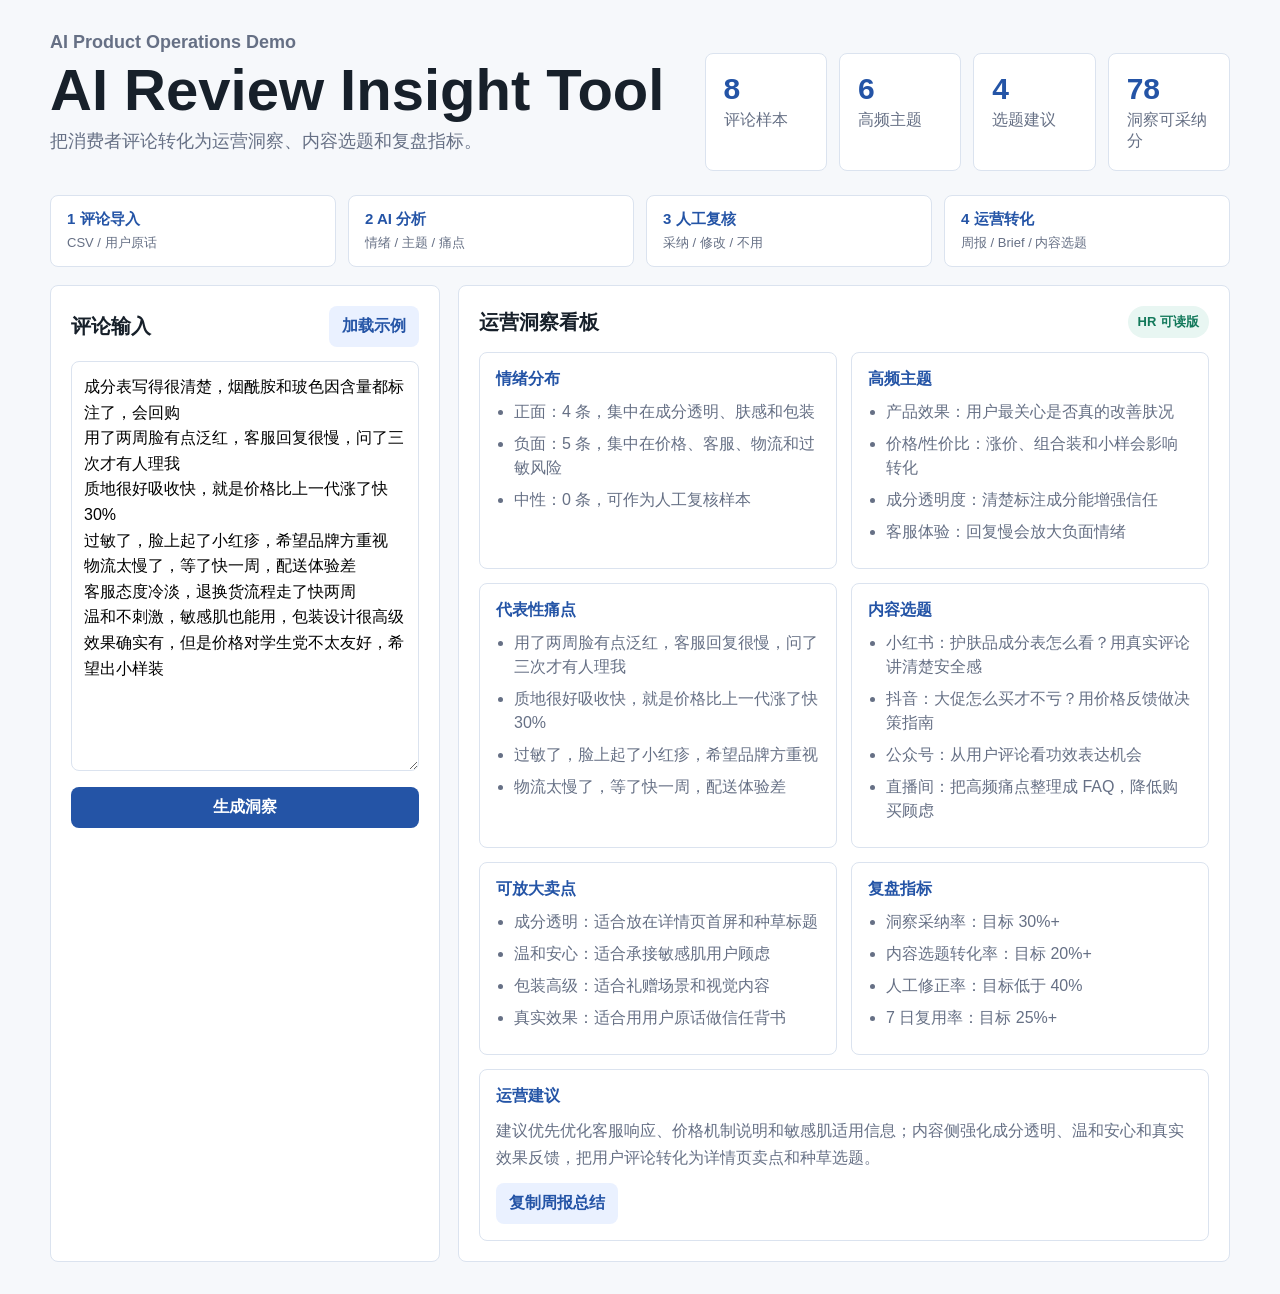
==== demo/index.html @ ac96d858 "Enhance portfolio demo and product ops docs" ====
<!doctype html>
<html lang="zh-CN">
  <head>
    <meta charset="UTF-8" />
    <meta name="viewport" content="width=device-width, initial-scale=1.0" />
    <title>AI Review Insight Tool</title>
    <link rel="stylesheet" href="style.css" />
  </head>
  <body>
    <main class="page">
      <section class="hero">
        <div>
          <p class="eyebrow">AI Product Operations Demo</p>
          <h1>AI Review Insight Tool</h1>
          <p>把消费者评论转化为运营洞察、内容选题和复盘指标。</p>
        </div>
        <div class="metrics">
          <div><strong id="reviewCount">25</strong><span>评论样本</span></div>
          <div><strong id="painCount">6</strong><span>高频主题</span></div>
          <div><strong id="topicCount">4</strong><span>选题建议</span></div>
          <div><strong id="adoptionScore">82</strong><span>洞察可采纳分</span></div>
        </div>
      </section>

      <section class="workflow">
        <div><strong>1 评论导入</strong><span>CSV / 用户原话</span></div>
        <div><strong>2 AI 分析</strong><span>情绪 / 主题 / 痛点</span></div>
        <div><strong>3 人工复核</strong><span>采纳 / 修改 / 不用</span></div>
        <div><strong>4 运营转化</strong><span>周报 / Brief / 内容选题</span></div>
      </section>

      <section class="workspace">
        <aside class="panel">
          <div class="panel-title">
            <h2>评论输入</h2>
            <button id="loadSample">加载示例</button>
          </div>
          <textarea id="reviewInput" rows="15"></textarea>
          <button class="primary" id="analyzeButton">生成洞察</button>
        </aside>

        <section class="panel">
          <div class="panel-title">
            <h2>运营洞察看板</h2>
            <span class="badge">HR 可读版</span>
          </div>
          <div class="grid">
            <article>
              <h3>情绪分布</h3>
              <ul id="sentimentList"></ul>
            </article>
            <article>
              <h3>高频主题</h3>
              <ul id="themeList"></ul>
            </article>
            <article>
              <h3>代表性痛点</h3>
              <ul id="painList"></ul>
            </article>
            <article>
              <h3>内容选题</h3>
              <ul id="contentList"></ul>
            </article>
            <article>
              <h3>可放大卖点</h3>
              <ul id="sellingList"></ul>
            </article>
            <article>
              <h3>复盘指标</h3>
              <ul id="metricList"></ul>
            </article>
          </div>
          <section class="advice">
            <h3>运营建议</h3>
            <p id="adviceText"></p>
            <button id="copySummary" type="button">复制周报总结</button>
          </section>
        </section>
      </section>
    </main>
    <script src="app.js"></script>
  </body>
</html>
---- demo/style.css ----
:root {
  --bg: #f6f8fb;
  --surface: #fff;
  --line: #dbe3ef;
  --text: #17202a;
  --muted: #667085;
  --blue: #2454a6;
  --soft: #eaf1ff;
  --green: #13795b;
}

* {
  box-sizing: border-box;
}

body {
  margin: 0;
  font-family: -apple-system, BlinkMacSystemFont, "PingFang SC", "Microsoft YaHei", sans-serif;
  color: var(--text);
  background: var(--bg);
}

button,
textarea {
  font: inherit;
}

.page {
  width: min(1180px, calc(100% - 32px));
  margin: 0 auto;
  padding: 32px 0;
}

.hero {
  display: grid;
  grid-template-columns: 1.2fr 1fr;
  gap: 24px;
  align-items: end;
  padding-bottom: 24px;
}

.eyebrow {
  margin: 0 0 8px;
  color: var(--blue);
  font-size: 13px;
  font-weight: 800;
}

h1,
h2,
h3,
p {
  margin-top: 0;
}

h1 {
  margin-bottom: 10px;
  font-size: clamp(34px, 5vw, 58px);
  line-height: 1;
}

.hero p {
  color: var(--muted);
  font-size: 18px;
}

.metrics {
  display: grid;
  grid-template-columns: repeat(4, 1fr);
  gap: 12px;
}

.metrics div,
.panel,
.grid article,
.advice,
.workflow div {
  border: 1px solid var(--line);
  border-radius: 8px;
  background: var(--surface);
}

.metrics div {
  padding: 18px;
}

.metrics strong {
  display: block;
  margin-bottom: 4px;
  color: var(--blue);
  font-size: 30px;
}

.metrics span,
li,
.advice p,
.workflow span {
  color: var(--muted);
}

.workflow {
  display: grid;
  grid-template-columns: repeat(4, 1fr);
  gap: 12px;
  margin-bottom: 18px;
}

.workflow div {
  padding: 14px 16px;
}

.workflow strong,
.workflow span {
  display: block;
}

.workflow strong {
  margin-bottom: 5px;
  color: var(--blue);
  font-size: 15px;
}

.workflow span {
  font-size: 13px;
}

.workspace {
  display: grid;
  grid-template-columns: 390px minmax(0, 1fr);
  gap: 18px;
}

.panel {
  padding: 20px;
}

.panel-title {
  display: flex;
  align-items: center;
  justify-content: space-between;
  gap: 12px;
  margin-bottom: 14px;
}

.panel-title h2 {
  margin-bottom: 0;
  font-size: 20px;
}

button {
  border: 0;
  border-radius: 8px;
  padding: 10px 13px;
  color: var(--blue);
  background: var(--soft);
  cursor: pointer;
  font-weight: 800;
}

.primary {
  width: 100%;
  margin-top: 12px;
  color: #fff;
  background: var(--blue);
}

textarea {
  width: 100%;
  min-height: 360px;
  border: 1px solid var(--line);
  border-radius: 8px;
  padding: 12px;
  resize: vertical;
  line-height: 1.6;
}

.badge {
  border-radius: 999px;
  padding: 7px 10px;
  color: var(--green);
  background: #e8f6f2;
  font-size: 13px;
  font-weight: 800;
}

.grid {
  display: grid;
  grid-template-columns: repeat(2, minmax(0, 1fr));
  gap: 14px;
}

.grid article,
.advice {
  padding: 16px;
}

h3 {
  margin-bottom: 10px;
  color: var(--blue);
  font-size: 16px;
}

ul {
  margin: 0;
  padding-left: 18px;
}

li {
  margin-bottom: 8px;
  line-height: 1.5;
}

.advice {
  margin-top: 14px;
}

.advice p {
  margin-bottom: 0;
  line-height: 1.7;
}

.advice button {
  margin-top: 12px;
}

@media (max-width: 880px) {
  .hero,
  .workspace,
  .metrics,
  .grid,
  .workflow {
    grid-template-columns: 1fr;
  }
}
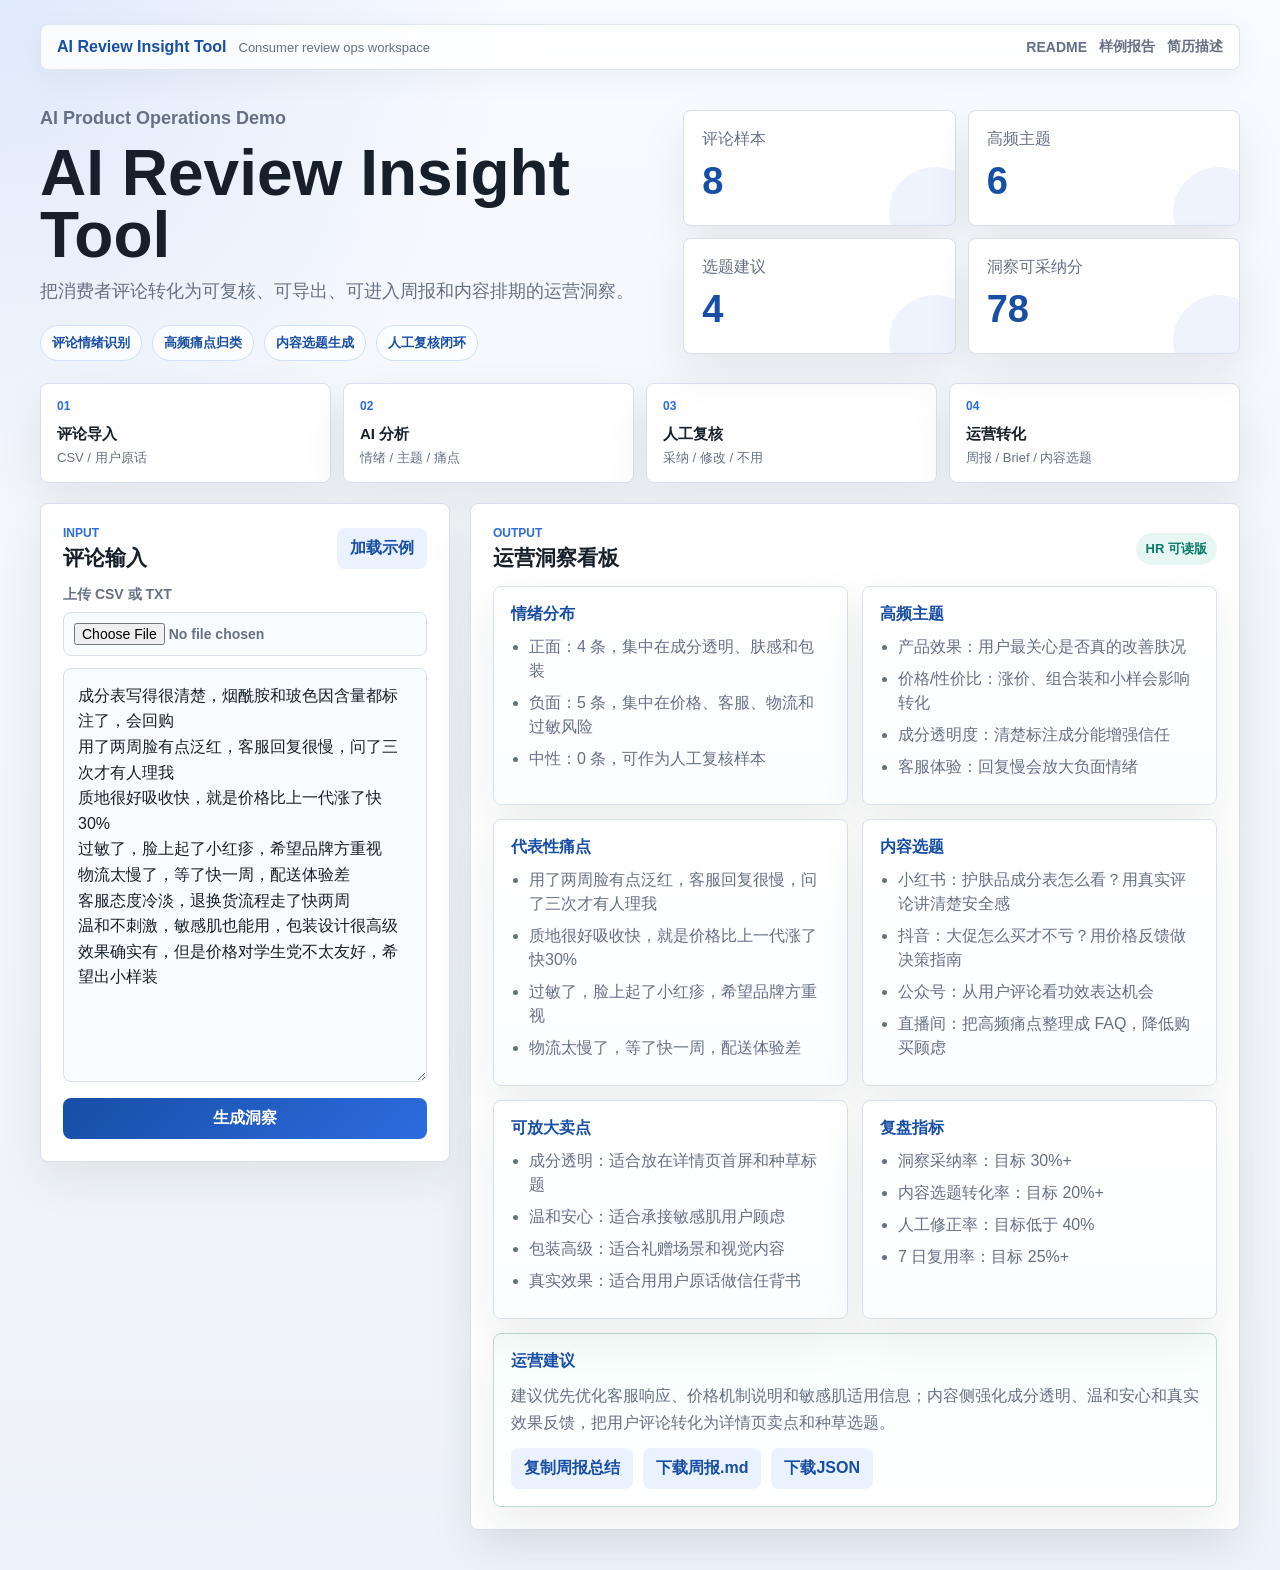
==== commit 3db5891a: "Polish demo page visual design" ====
--- a/demo/index.html
+++ b/demo/index.html
@@ -8,40 +8,68 @@
   </head>
   <body>
     <main class="page">
+      <header class="topbar">
+        <div>
+          <strong>AI Review Insight Tool</strong>
+          <span>Consumer review ops workspace</span>
+        </div>
+        <nav aria-label="Project links">
+          <a href="https://github.com/mluo87716-png/ai-review-insight-tool">README</a>
+          <a href="https://github.com/mluo87716-png/ai-review-insight-tool/blob/main/output/insight_report.md">样例报告</a>
+          <a href="https://github.com/mluo87716-png/ai-review-insight-tool/blob/main/docs/resume-summary.md">简历描述</a>
+        </nav>
+      </header>
+
       <section class="hero">
         <div>
           <p class="eyebrow">AI Product Operations Demo</p>
           <h1>AI Review Insight Tool</h1>
-          <p>把消费者评论转化为运营洞察、内容选题和复盘指标。</p>
+          <p>把消费者评论转化为可复核、可导出、可进入周报和内容排期的运营洞察。</p>
+          <div class="hero-tags" aria-label="Core capabilities">
+            <span>评论情绪识别</span>
+            <span>高频痛点归类</span>
+            <span>内容选题生成</span>
+            <span>人工复核闭环</span>
+          </div>
         </div>
         <div class="metrics">
-          <div><strong id="reviewCount">25</strong><span>评论样本</span></div>
-          <div><strong id="painCount">6</strong><span>高频主题</span></div>
-          <div><strong id="topicCount">4</strong><span>选题建议</span></div>
-          <div><strong id="adoptionScore">82</strong><span>洞察可采纳分</span></div>
+          <div><span>评论样本</span><strong id="reviewCount">25</strong></div>
+          <div><span>高频主题</span><strong id="painCount">6</strong></div>
+          <div><span>选题建议</span><strong id="topicCount">4</strong></div>
+          <div><span>洞察可采纳分</span><strong id="adoptionScore">82</strong></div>
         </div>
       </section>
 
       <section class="workflow">
-        <div><strong>1 评论导入</strong><span>CSV / 用户原话</span></div>
-        <div><strong>2 AI 分析</strong><span>情绪 / 主题 / 痛点</span></div>
-        <div><strong>3 人工复核</strong><span>采纳 / 修改 / 不用</span></div>
-        <div><strong>4 运营转化</strong><span>周报 / Brief / 内容选题</span></div>
+        <div><span>01</span><strong>评论导入</strong><small>CSV / 用户原话</small></div>
+        <div><span>02</span><strong>AI 分析</strong><small>情绪 / 主题 / 痛点</small></div>
+        <div><span>03</span><strong>人工复核</strong><small>采纳 / 修改 / 不用</small></div>
+        <div><span>04</span><strong>运营转化</strong><small>周报 / Brief / 内容选题</small></div>
       </section>
 
       <section class="workspace">
         <aside class="panel">
           <div class="panel-title">
-            <h2>评论输入</h2>
-            <button id="loadSample">加载示例</button>
+            <div>
+              <p class="section-kicker">Input</p>
+              <h2>评论输入</h2>
+            </div>
+            <button id="loadSample" type="button">加载示例</button>
           </div>
+          <label class="file-control">
+            上传 CSV 或 TXT
+            <input id="fileInput" type="file" accept=".csv,.txt" />
+          </label>
           <textarea id="reviewInput" rows="15"></textarea>
-          <button class="primary" id="analyzeButton">生成洞察</button>
+          <button class="primary" id="analyzeButton" type="button">生成洞察</button>
         </aside>
 
         <section class="panel">
           <div class="panel-title">
-            <h2>运营洞察看板</h2>
+            <div>
+              <p class="section-kicker">Output</p>
+              <h2>运营洞察看板</h2>
+            </div>
             <span class="badge">HR 可读版</span>
           </div>
           <div class="grid">
@@ -73,7 +101,11 @@
           <section class="advice">
             <h3>运营建议</h3>
             <p id="adviceText"></p>
-            <button id="copySummary" type="button">复制周报总结</button>
+            <div class="actions">
+              <button id="copySummary" type="button">复制周报总结</button>
+              <button id="downloadReport" type="button">下载周报.md</button>
+              <button id="downloadJson" type="button">下载JSON</button>
+            </div>
           </section>
         </section>
       </section>
--- a/demo/style.css
+++ b/demo/style.css
@@ -1,12 +1,16 @@
 :root {
-  --bg: #f6f8fb;
-  --surface: #fff;
-  --line: #dbe3ef;
+  --bg: #f3f6fb;
+  --surface: #ffffff;
+  --surface-soft: #f8fbff;
+  --line: #d7e0ec;
   --text: #17202a;
   --muted: #667085;
-  --blue: #2454a6;
-  --soft: #eaf1ff;
-  --green: #13795b;
+  --blue: #174ea6;
+  --blue-2: #2d6cdf;
+  --soft: #eaf2ff;
+  --green: #087c6b;
+  --green-soft: #e7f6f2;
+  --shadow: 0 18px 45px rgba(23, 32, 42, 0.08);
 }
 
 * {
@@ -17,26 +21,70 @@
   margin: 0;
   font-family: -apple-system, BlinkMacSystemFont, "PingFang SC", "Microsoft YaHei", sans-serif;
   color: var(--text);
-  background: var(--bg);
+  background:
+    radial-gradient(circle at top left, rgba(45, 108, 223, 0.12), transparent 32rem),
+    linear-gradient(180deg, #f8fbff 0%, var(--bg) 36%, #eef3f9 100%);
 }
 
 button,
-textarea {
+textarea,
+input {
   font: inherit;
 }
 
 .page {
-  width: min(1180px, calc(100% - 32px));
+  width: min(1200px, calc(100% - 32px));
   margin: 0 auto;
-  padding: 32px 0;
+  padding: 24px 0 40px;
+}
+
+.topbar {
+  display: flex;
+  align-items: center;
+  justify-content: space-between;
+  gap: 20px;
+  margin-bottom: 34px;
+  border: 1px solid rgba(215, 224, 236, 0.8);
+  border-radius: 8px;
+  padding: 13px 16px;
+  background: rgba(255, 255, 255, 0.78);
+  box-shadow: 0 8px 30px rgba(23, 32, 42, 0.05);
+  backdrop-filter: blur(14px);
+}
+
+.topbar div,
+.topbar nav {
+  display: flex;
+  align-items: center;
+  gap: 12px;
+}
+
+.topbar strong {
+  color: var(--blue);
+}
+
+.topbar span {
+  color: var(--muted);
+  font-size: 13px;
+}
+
+.topbar a {
+  color: var(--muted);
+  font-size: 14px;
+  font-weight: 700;
+  text-decoration: none;
+}
+
+.topbar a:hover {
+  color: var(--blue);
 }
 
 .hero {
   display: grid;
-  grid-template-columns: 1.2fr 1fr;
-  gap: 24px;
-  align-items: end;
-  padding-bottom: 24px;
+  grid-template-columns: minmax(0, 1.05fr) minmax(420px, 0.95fr);
+  gap: 28px;
+  align-items: center;
+  padding-bottom: 22px;
 }
 
 .eyebrow {
@@ -55,18 +103,38 @@
 
 h1 {
   margin-bottom: 10px;
-  font-size: clamp(34px, 5vw, 58px);
-  line-height: 1;
+  font-size: clamp(38px, 5vw, 64px);
+  line-height: 0.98;
+  letter-spacing: 0;
 }
 
 .hero p {
+  max-width: 680px;
   color: var(--muted);
   font-size: 18px;
+  line-height: 1.65;
+}
+
+.hero-tags {
+  display: flex;
+  flex-wrap: wrap;
+  gap: 10px;
+  margin-top: 18px;
+}
+
+.hero-tags span {
+  border: 1px solid #cfe0f8;
+  border-radius: 999px;
+  padding: 8px 11px;
+  color: var(--blue);
+  background: rgba(255, 255, 255, 0.72);
+  font-size: 13px;
+  font-weight: 800;
 }
 
 .metrics {
   display: grid;
-  grid-template-columns: repeat(4, 1fr);
+  grid-template-columns: repeat(2, minmax(0, 1fr));
   gap: 12px;
 }
 
@@ -78,60 +146,85 @@
   border: 1px solid var(--line);
   border-radius: 8px;
   background: var(--surface);
+  box-shadow: var(--shadow);
 }
 
 .metrics div {
+  position: relative;
+  overflow: hidden;
+  min-height: 116px;
   padding: 18px;
 }
 
-.metrics strong {
-  display: block;
-  margin-bottom: 4px;
-  color: var(--blue);
-  font-size: 30px;
+.metrics div::after {
+  position: absolute;
+  right: -26px;
+  bottom: -34px;
+  width: 92px;
+  height: 92px;
+  border-radius: 999px;
+  background: rgba(45, 108, 223, 0.08);
+  content: "";
 }
 
 .metrics span,
 li,
 .advice p,
-.workflow span {
-  color: var(--muted);
+.workflow small {
+  color: var(--muted);
+}
+
+.metrics strong {
+  display: block;
+  margin-top: 12px;
+  color: var(--blue);
+  font-size: 38px;
+  line-height: 1;
 }
 
 .workflow {
   display: grid;
   grid-template-columns: repeat(4, 1fr);
   gap: 12px;
-  margin-bottom: 18px;
+  margin-bottom: 20px;
 }
 
 .workflow div {
-  padding: 14px 16px;
+  padding: 15px 16px;
 }
 
 .workflow strong,
+.workflow span,
+.workflow small {
+  display: block;
+}
+
 .workflow span {
-  display: block;
+  margin-bottom: 12px;
+  color: var(--blue-2);
+  font-size: 12px;
+  font-weight: 900;
 }
 
 .workflow strong {
   margin-bottom: 5px;
-  color: var(--blue);
+  color: var(--text);
   font-size: 15px;
 }
 
-.workflow span {
+.workflow small {
   font-size: 13px;
 }
 
 .workspace {
   display: grid;
-  grid-template-columns: 390px minmax(0, 1fr);
-  gap: 18px;
+  grid-template-columns: 410px minmax(0, 1fr);
+  gap: 20px;
+  align-items: start;
 }
 
 .panel {
-  padding: 20px;
+  padding: 22px;
 }
 
 .panel-title {
@@ -144,7 +237,16 @@
 
 .panel-title h2 {
   margin-bottom: 0;
-  font-size: 20px;
+  font-size: 21px;
+}
+
+.section-kicker {
+  margin-bottom: 4px;
+  color: var(--blue-2);
+  font-size: 12px;
+  font-weight: 900;
+  letter-spacing: 0;
+  text-transform: uppercase;
 }
 
 button {
@@ -155,13 +257,37 @@
   background: var(--soft);
   cursor: pointer;
   font-weight: 800;
+  transition: transform 0.15s ease, box-shadow 0.15s ease, background 0.15s ease;
+}
+
+button:hover {
+  transform: translateY(-1px);
+  box-shadow: 0 8px 18px rgba(23, 78, 166, 0.13);
 }
 
 .primary {
   width: 100%;
   margin-top: 12px;
-  color: #fff;
-  background: var(--blue);
+  color: #ffffff;
+  background: linear-gradient(135deg, var(--blue), var(--blue-2));
+}
+
+.file-control {
+  display: grid;
+  gap: 8px;
+  margin-bottom: 12px;
+  color: var(--muted);
+  font-size: 14px;
+  font-weight: 700;
+}
+
+.file-control input {
+  width: 100%;
+  border: 1px solid var(--line);
+  border-radius: 8px;
+  padding: 10px;
+  color: var(--muted);
+  background: var(--surface-soft);
 }
 
 textarea {
@@ -169,16 +295,25 @@
   min-height: 360px;
   border: 1px solid var(--line);
   border-radius: 8px;
-  padding: 12px;
+  padding: 14px;
   resize: vertical;
+  color: var(--text);
+  background: var(--surface-soft);
   line-height: 1.6;
+  outline: none;
+}
+
+textarea:focus,
+.file-control input:focus {
+  border-color: #8fb4ef;
+  box-shadow: 0 0 0 3px rgba(45, 108, 223, 0.12);
 }
 
 .badge {
   border-radius: 999px;
   padding: 7px 10px;
   color: var(--green);
-  background: #e8f6f2;
+  background: var(--green-soft);
   font-size: 13px;
   font-weight: 800;
 }
@@ -191,7 +326,15 @@
 
 .grid article,
 .advice {
-  padding: 16px;
+  padding: 17px;
+}
+
+.grid article {
+  background: linear-gradient(180deg, #ffffff 0%, #fbfdff 100%);
+}
+
+.grid article:hover {
+  border-color: #bdd0ed;
 }
 
 h3 {
@@ -212,6 +355,8 @@
 
 .advice {
   margin-top: 14px;
+  border-color: #bddccd;
+  background: linear-gradient(180deg, #f7fffc 0%, #ffffff 100%);
 }
 
 .advice p {
@@ -219,11 +364,21 @@
   line-height: 1.7;
 }
 
-.advice button {
+.actions {
+  display: flex;
+  flex-wrap: wrap;
+  gap: 10px;
   margin-top: 12px;
 }
 
 @media (max-width: 880px) {
+  .topbar,
+  .topbar div,
+  .topbar nav {
+    align-items: flex-start;
+    flex-direction: column;
+  }
+
   .hero,
   .workspace,
   .metrics,
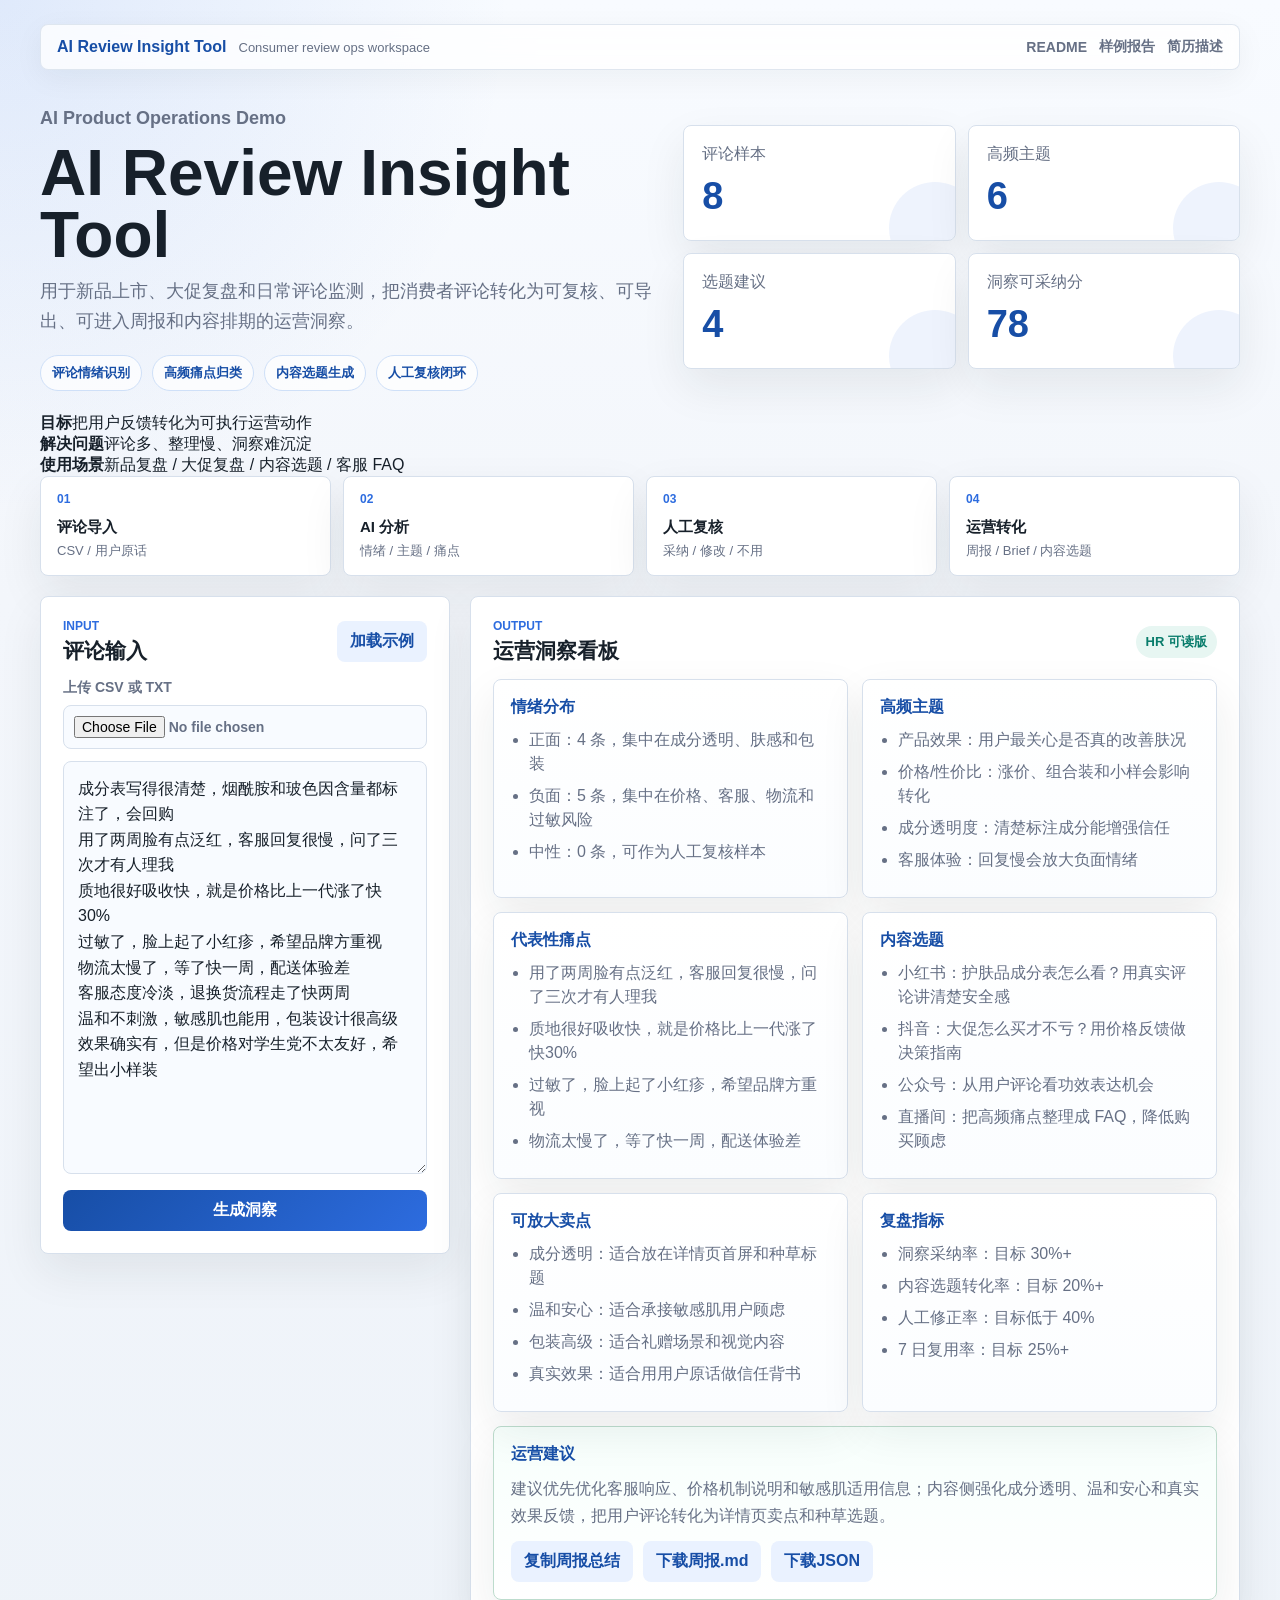
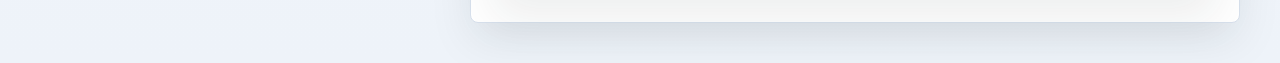
==== commit 8a5975f1: "Update GitHub links after username change" ====
--- a/demo/index.html
+++ b/demo/index.html
@@ -14,9 +14,9 @@
           <span>Consumer review ops workspace</span>
         </div>
         <nav aria-label="Project links">
-          <a href="https://github.com/mluo87716-png/ai-review-insight-tool">README</a>
-          <a href="https://github.com/mluo87716-png/ai-review-insight-tool/blob/main/output/insight_report.md">样例报告</a>
-          <a href="https://github.com/mluo87716-png/ai-review-insight-tool/blob/main/docs/resume-summary.md">简历描述</a>
+          <a href="https://github.com/Sophia7877/ai-review-insight-tool">README</a>
+          <a href="https://github.com/Sophia7877/ai-review-insight-tool/blob/main/output/insight_report.md">样例报告</a>
+          <a href="https://github.com/Sophia7877/ai-review-insight-tool/blob/main/docs/resume-summary.md">简历描述</a>
         </nav>
       </header>
 
@@ -24,7 +24,7 @@
         <div>
           <p class="eyebrow">AI Product Operations Demo</p>
           <h1>AI Review Insight Tool</h1>
-          <p>把消费者评论转化为可复核、可导出、可进入周报和内容排期的运营洞察。</p>
+          <p>用于新品上市、大促复盘和日常评论监测，把消费者评论转化为可复核、可导出、可进入周报和内容排期的运营洞察。</p>
           <div class="hero-tags" aria-label="Core capabilities">
             <span>评论情绪识别</span>
             <span>高频痛点归类</span>
@@ -38,6 +38,12 @@
           <div><span>选题建议</span><strong id="topicCount">4</strong></div>
           <div><span>洞察可采纳分</span><strong id="adoptionScore">82</strong></div>
         </div>
+      </section>
+
+      <section class="scenario-strip" aria-label="Use scenarios">
+        <div><strong>目标</strong><span>把用户反馈转化为可执行运营动作</span></div>
+        <div><strong>解决问题</strong><span>评论多、整理慢、洞察难沉淀</span></div>
+        <div><strong>使用场景</strong><span>新品复盘 / 大促复盘 / 内容选题 / 客服 FAQ</span></div>
       </section>
 
       <section class="workflow">
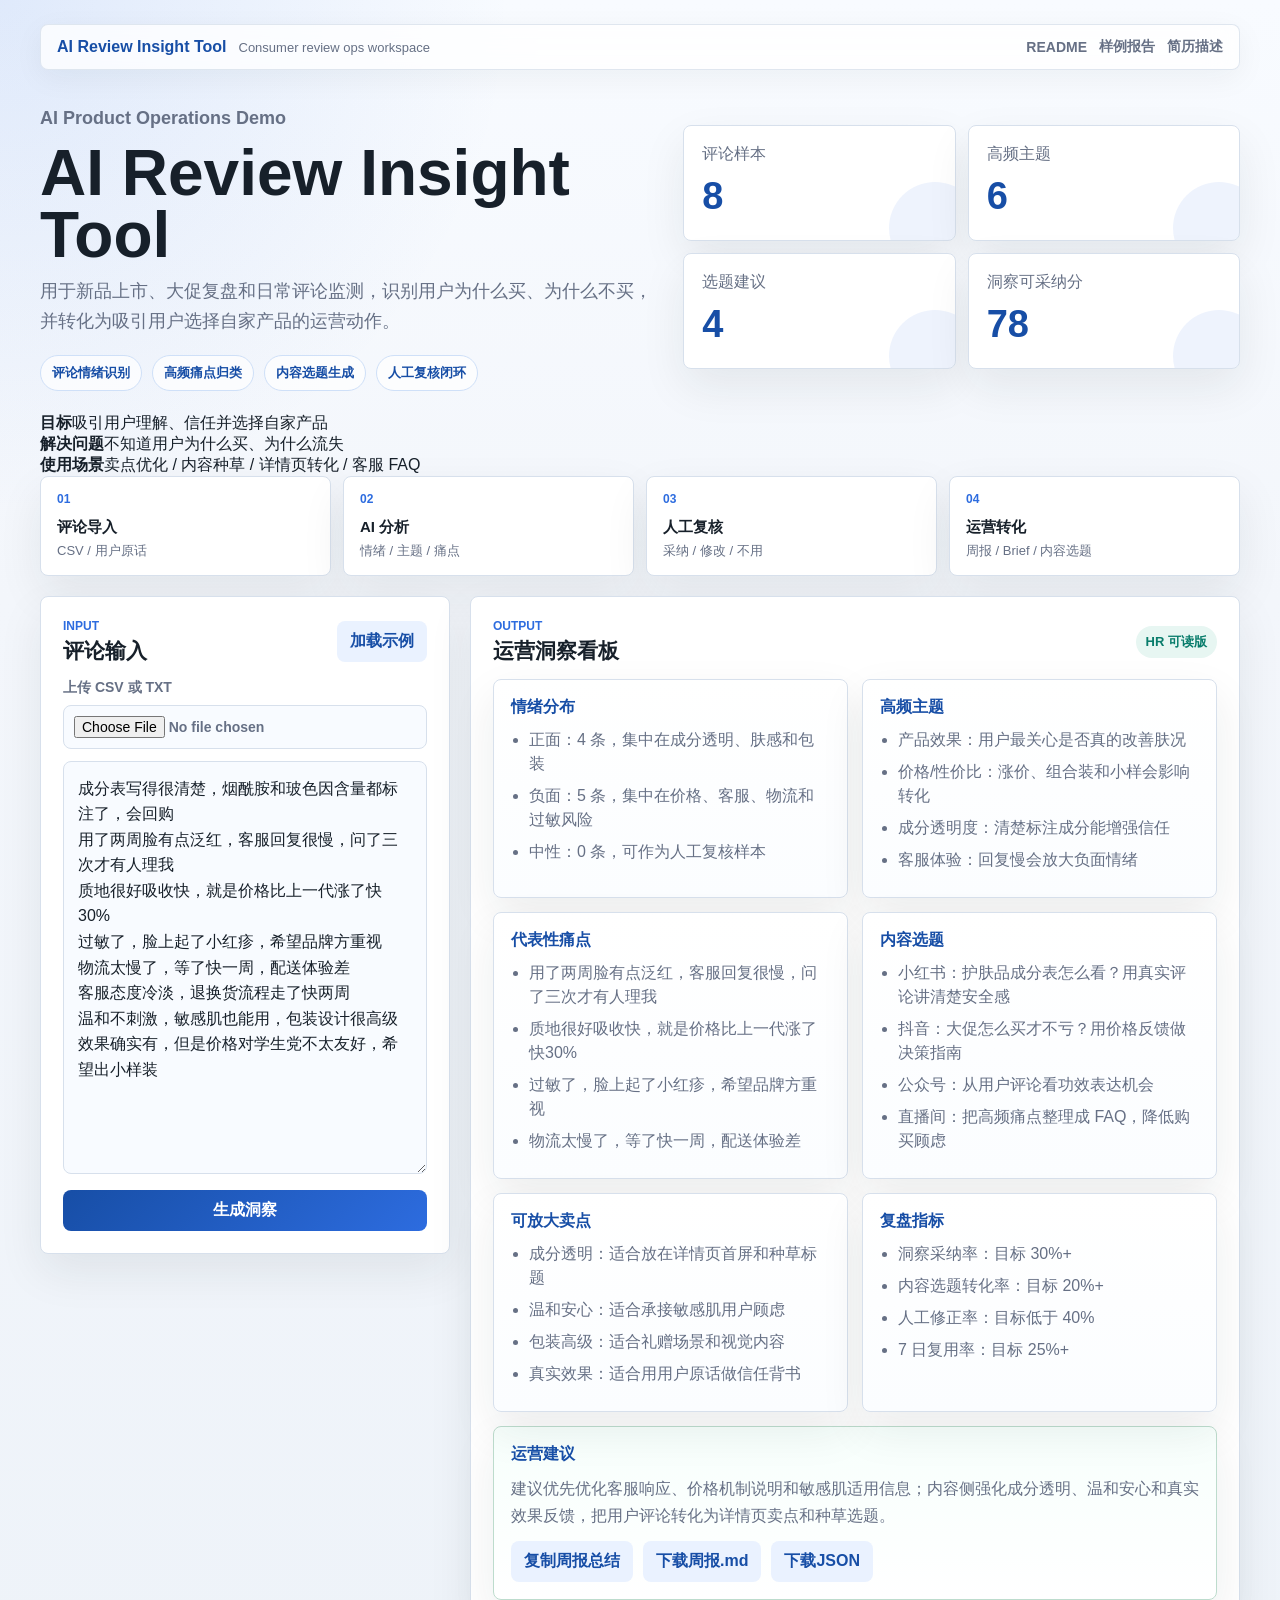
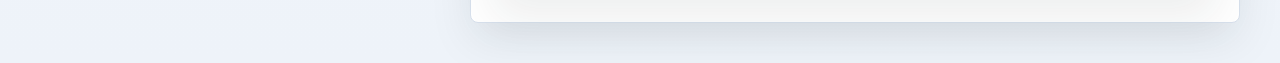
==== commit 65c57a7a: "Emphasize operations conversion value" ====
--- a/demo/index.html
+++ b/demo/index.html
@@ -24,7 +24,7 @@
         <div>
           <p class="eyebrow">AI Product Operations Demo</p>
           <h1>AI Review Insight Tool</h1>
-          <p>用于新品上市、大促复盘和日常评论监测，把消费者评论转化为可复核、可导出、可进入周报和内容排期的运营洞察。</p>
+          <p>用于新品上市、大促复盘和日常评论监测，识别用户为什么买、为什么不买，并转化为吸引用户选择自家产品的运营动作。</p>
           <div class="hero-tags" aria-label="Core capabilities">
             <span>评论情绪识别</span>
             <span>高频痛点归类</span>
@@ -41,9 +41,9 @@
       </section>
 
       <section class="scenario-strip" aria-label="Use scenarios">
-        <div><strong>目标</strong><span>把用户反馈转化为可执行运营动作</span></div>
-        <div><strong>解决问题</strong><span>评论多、整理慢、洞察难沉淀</span></div>
-        <div><strong>使用场景</strong><span>新品复盘 / 大促复盘 / 内容选题 / 客服 FAQ</span></div>
+        <div><strong>目标</strong><span>吸引用户理解、信任并选择自家产品</span></div>
+        <div><strong>解决问题</strong><span>不知道用户为什么买、为什么流失</span></div>
+        <div><strong>使用场景</strong><span>卖点优化 / 内容种草 / 详情页转化 / 客服 FAQ</span></div>
       </section>
 
       <section class="workflow">
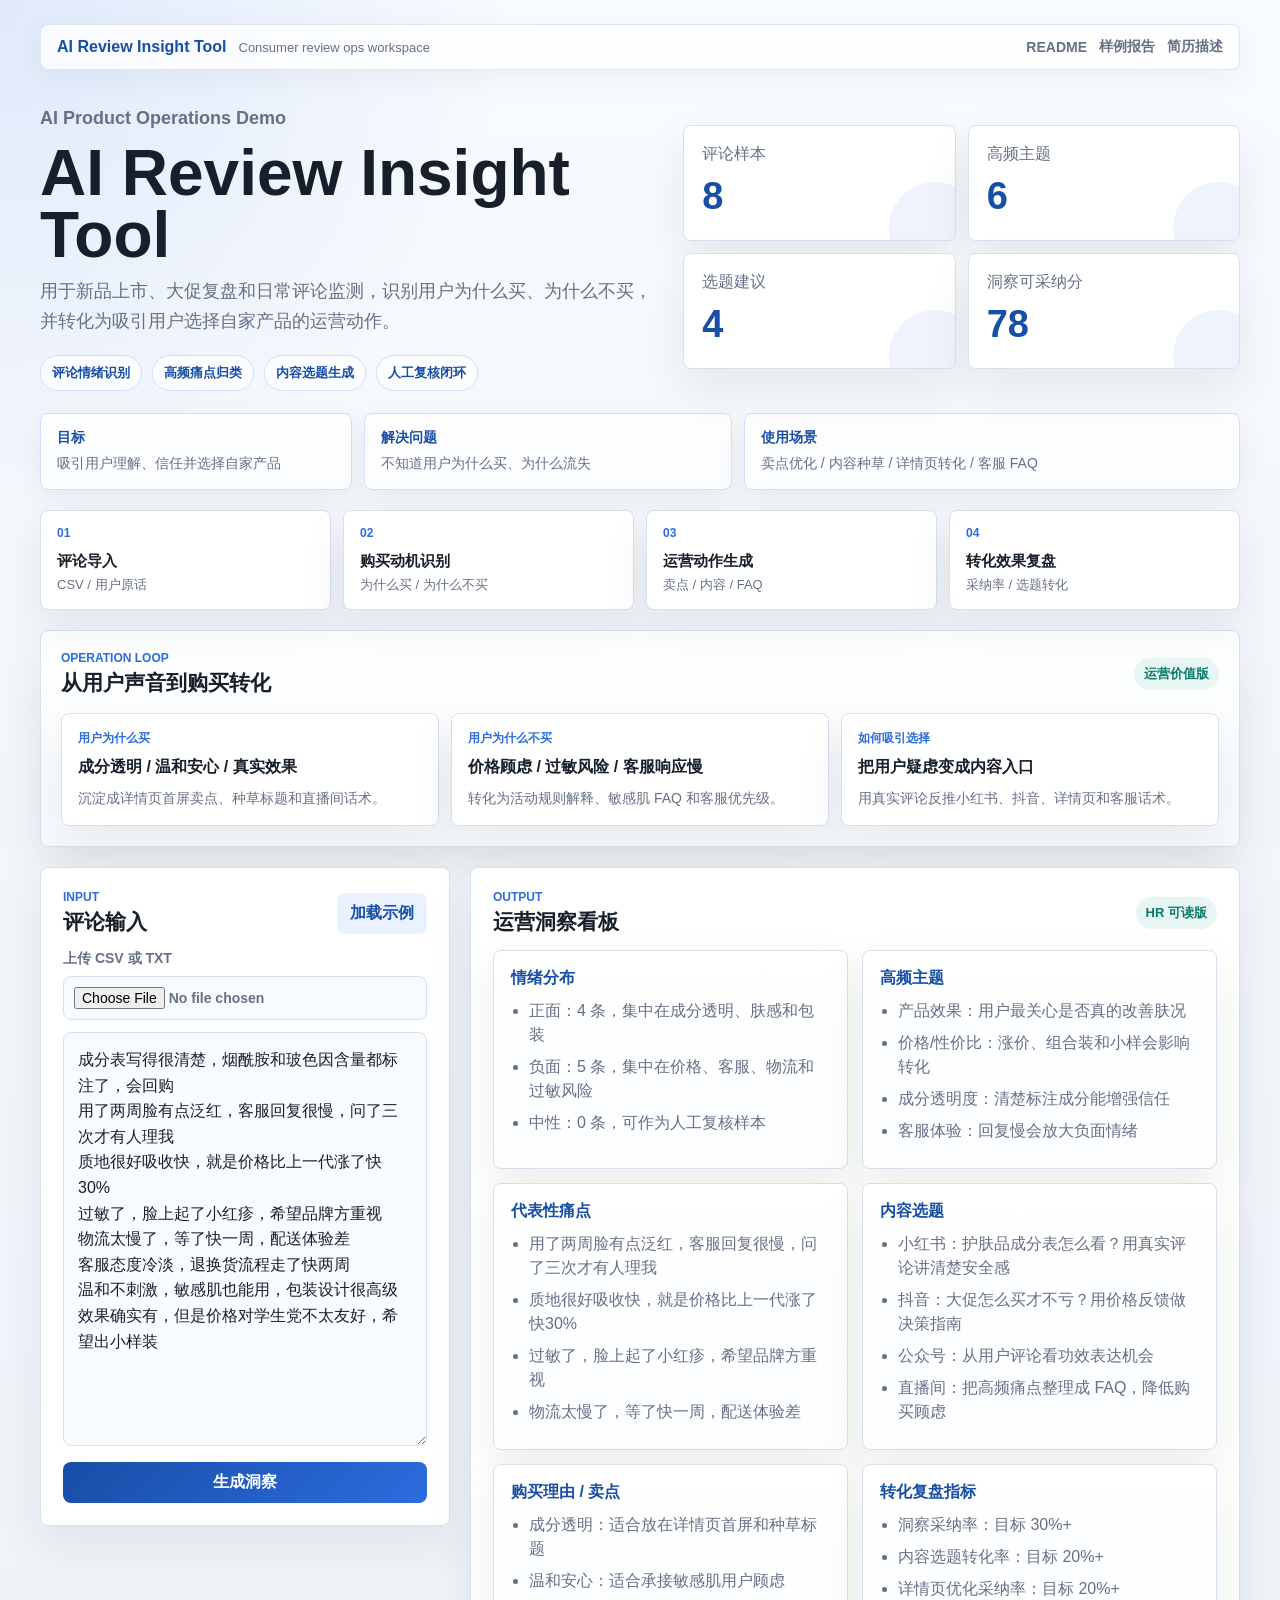
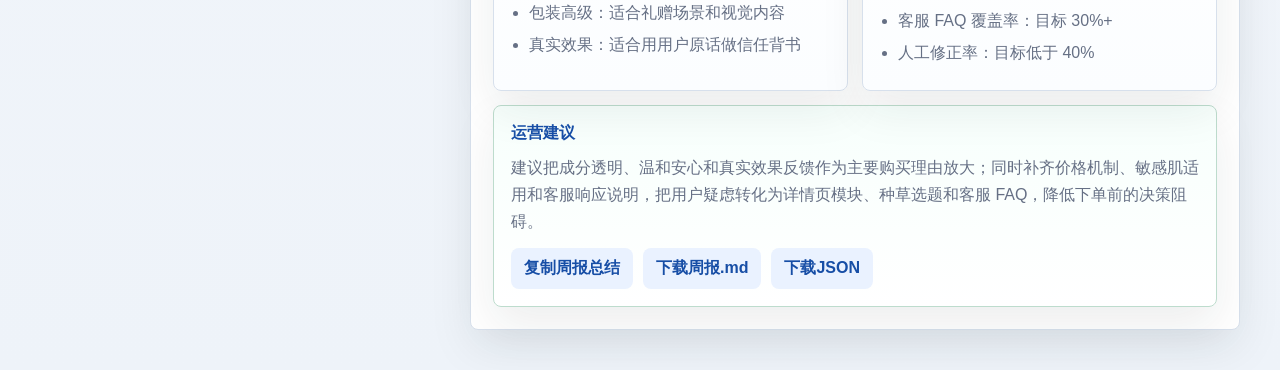
==== commit 6e077289: "Upgrade operations conversion narrative" ====
--- a/demo/index.html
+++ b/demo/index.html
@@ -48,9 +48,36 @@
 
       <section class="workflow">
         <div><span>01</span><strong>评论导入</strong><small>CSV / 用户原话</small></div>
-        <div><span>02</span><strong>AI 分析</strong><small>情绪 / 主题 / 痛点</small></div>
-        <div><span>03</span><strong>人工复核</strong><small>采纳 / 修改 / 不用</small></div>
-        <div><span>04</span><strong>运营转化</strong><small>周报 / Brief / 内容选题</small></div>
+        <div><span>02</span><strong>购买动机识别</strong><small>为什么买 / 为什么不买</small></div>
+        <div><span>03</span><strong>运营动作生成</strong><small>卖点 / 内容 / FAQ</small></div>
+        <div><span>04</span><strong>转化效果复盘</strong><small>采纳率 / 选题转化</small></div>
+      </section>
+
+      <section class="conversion-map">
+        <div class="panel-title">
+          <div>
+            <p class="section-kicker">Operation Loop</p>
+            <h2>从用户声音到购买转化</h2>
+          </div>
+          <span class="badge">运营价值版</span>
+        </div>
+        <div class="conversion-grid">
+          <article>
+            <span>用户为什么买</span>
+            <strong>成分透明 / 温和安心 / 真实效果</strong>
+            <p>沉淀成详情页首屏卖点、种草标题和直播间话术。</p>
+          </article>
+          <article>
+            <span>用户为什么不买</span>
+            <strong>价格顾虑 / 过敏风险 / 客服响应慢</strong>
+            <p>转化为活动规则解释、敏感肌 FAQ 和客服优先级。</p>
+          </article>
+          <article>
+            <span>如何吸引选择</span>
+            <strong>把用户疑虑变成内容入口</strong>
+            <p>用真实评论反推小红书、抖音、详情页和客服话术。</p>
+          </article>
+        </div>
       </section>
 
       <section class="workspace">
@@ -96,11 +123,11 @@
               <ul id="contentList"></ul>
             </article>
             <article>
-              <h3>可放大卖点</h3>
+              <h3>购买理由 / 卖点</h3>
               <ul id="sellingList"></ul>
             </article>
             <article>
-              <h3>复盘指标</h3>
+              <h3>转化复盘指标</h3>
               <ul id="metricList"></ul>
             </article>
           </div>
--- a/demo/style.css
+++ b/demo/style.css
@@ -142,7 +142,9 @@
 .panel,
 .grid article,
 .advice,
-.workflow div {
+.workflow div,
+.conversion-map,
+.conversion-grid article {
   border: 1px solid var(--line);
   border-radius: 8px;
   background: var(--surface);
@@ -189,8 +191,86 @@
   margin-bottom: 20px;
 }
 
+.scenario-strip {
+  display: grid;
+  grid-template-columns: 0.85fr 1fr 1.35fr;
+  gap: 12px;
+  margin-bottom: 20px;
+}
+
+.scenario-strip div {
+  border: 1px solid #cfe0f8;
+  border-radius: 8px;
+  padding: 15px 16px;
+  background: rgba(255, 255, 255, 0.78);
+  box-shadow: 0 10px 30px rgba(23, 32, 42, 0.06);
+}
+
+.scenario-strip strong,
+.scenario-strip span {
+  display: block;
+}
+
+.scenario-strip strong {
+  margin-bottom: 6px;
+  color: var(--blue);
+  font-size: 14px;
+}
+
+.scenario-strip span {
+  color: var(--muted);
+  font-size: 14px;
+  line-height: 1.5;
+}
+
 .workflow div {
   padding: 15px 16px;
+}
+
+.conversion-map {
+  margin-bottom: 20px;
+  padding: 20px;
+  background: linear-gradient(180deg, #ffffff 0%, #f7fbff 100%);
+}
+
+.conversion-map .panel-title {
+  margin-bottom: 16px;
+}
+
+.conversion-grid {
+  display: grid;
+  grid-template-columns: repeat(3, 1fr);
+  gap: 12px;
+}
+
+.conversion-grid article {
+  padding: 16px;
+}
+
+.conversion-grid span,
+.conversion-grid strong,
+.conversion-grid p {
+  display: block;
+}
+
+.conversion-grid span {
+  margin-bottom: 8px;
+  color: var(--blue-2);
+  font-size: 12px;
+  font-weight: 900;
+}
+
+.conversion-grid strong {
+  margin-bottom: 9px;
+  color: var(--text);
+  line-height: 1.45;
+}
+
+.conversion-grid p {
+  margin-bottom: 0;
+  color: var(--muted);
+  font-size: 14px;
+  line-height: 1.6;
 }
 
 .workflow strong,
@@ -383,7 +463,9 @@
   .workspace,
   .metrics,
   .grid,
-  .workflow {
+  .workflow,
+  .scenario-strip,
+  .conversion-grid {
     grid-template-columns: 1fr;
   }
 }
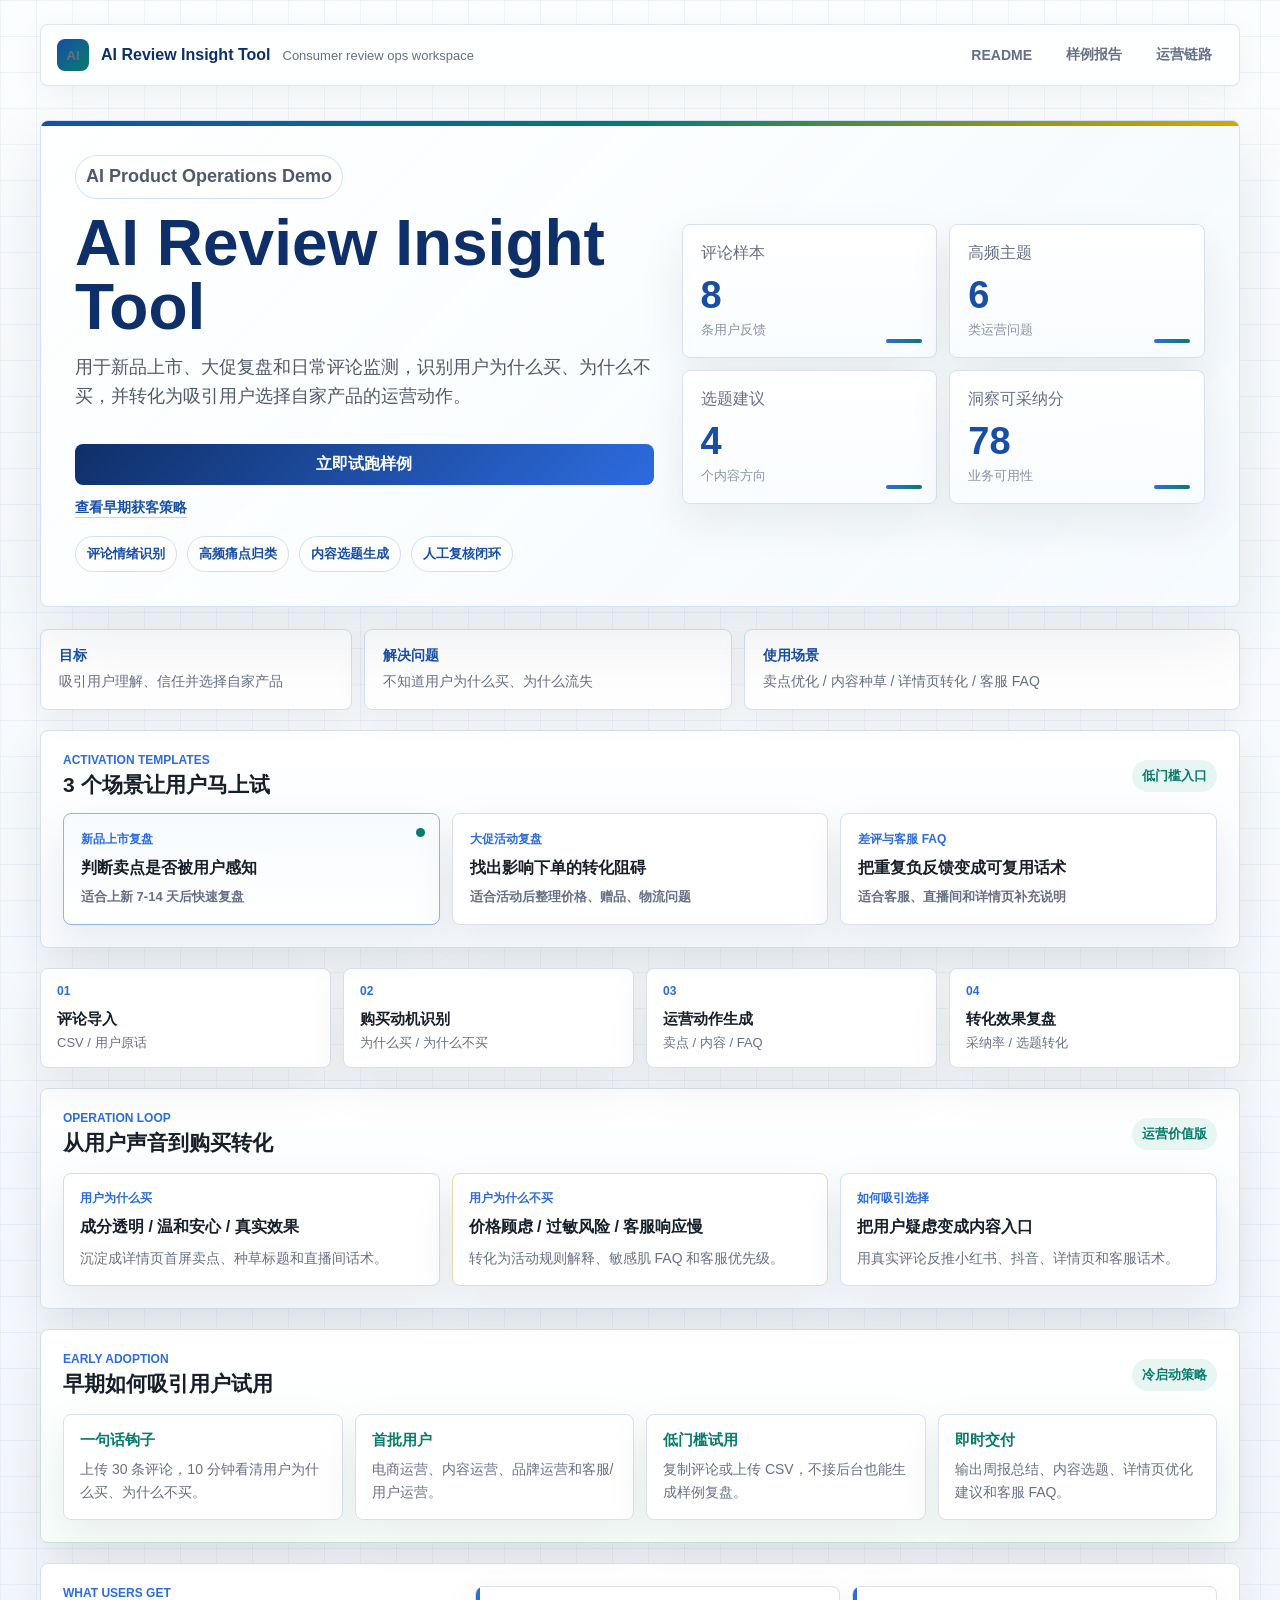
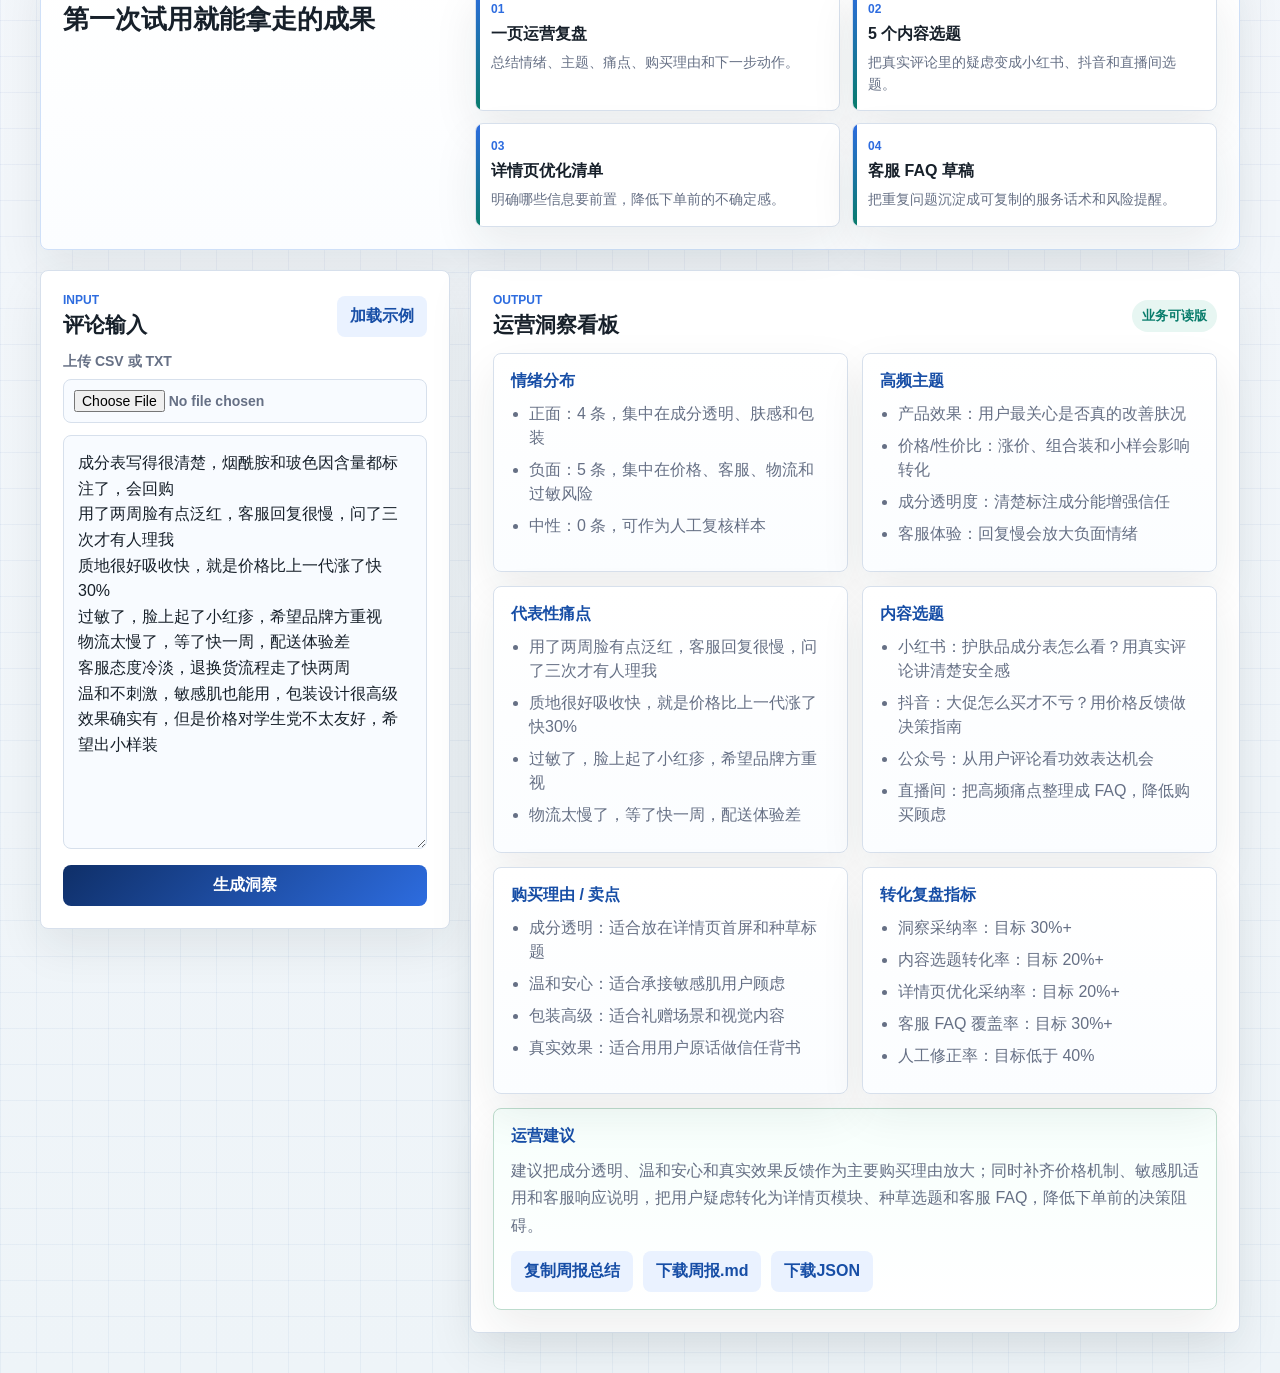
==== commit 861f1ff5: "Polish product demo visual design" ====
--- a/demo/index.html
+++ b/demo/index.html
@@ -10,13 +10,14 @@
     <main class="page">
       <header class="topbar">
         <div>
+          <span class="brand-mark">AI</span>
           <strong>AI Review Insight Tool</strong>
           <span>Consumer review ops workspace</span>
         </div>
         <nav aria-label="Project links">
           <a href="https://github.com/Sophia7877/ai-review-insight-tool">README</a>
           <a href="https://github.com/Sophia7877/ai-review-insight-tool/blob/main/output/insight_report.md">样例报告</a>
-          <a href="https://github.com/Sophia7877/ai-review-insight-tool/blob/main/docs/resume-summary.md">简历描述</a>
+          <a href="https://github.com/Sophia7877/ai-review-insight-tool/blob/main/docs/operation-loop.md">运营链路</a>
         </nav>
       </header>
 
@@ -25,6 +26,10 @@
           <p class="eyebrow">AI Product Operations Demo</p>
           <h1>AI Review Insight Tool</h1>
           <p>用于新品上市、大促复盘和日常评论监测，识别用户为什么买、为什么不买，并转化为吸引用户选择自家产品的运营动作。</p>
+          <div class="hero-actions">
+            <button class="primary inline-action" id="startDemo" type="button">立即试跑样例</button>
+            <a href="early-adoption.md">查看早期获客策略</a>
+          </div>
           <div class="hero-tags" aria-label="Core capabilities">
             <span>评论情绪识别</span>
             <span>高频痛点归类</span>
@@ -33,10 +38,10 @@
           </div>
         </div>
         <div class="metrics">
-          <div><span>评论样本</span><strong id="reviewCount">25</strong></div>
-          <div><span>高频主题</span><strong id="painCount">6</strong></div>
-          <div><span>选题建议</span><strong id="topicCount">4</strong></div>
-          <div><span>洞察可采纳分</span><strong id="adoptionScore">82</strong></div>
+          <div><span>评论样本</span><strong id="reviewCount">25</strong><small>条用户反馈</small></div>
+          <div><span>高频主题</span><strong id="painCount">6</strong><small>类运营问题</small></div>
+          <div><span>选题建议</span><strong id="topicCount">4</strong><small>个内容方向</small></div>
+          <div><span>洞察可采纳分</span><strong id="adoptionScore">82</strong><small>业务可用性</small></div>
         </div>
       </section>
 
@@ -44,6 +49,33 @@
         <div><strong>目标</strong><span>吸引用户理解、信任并选择自家产品</span></div>
         <div><strong>解决问题</strong><span>不知道用户为什么买、为什么流失</span></div>
         <div><strong>使用场景</strong><span>卖点优化 / 内容种草 / 详情页转化 / 客服 FAQ</span></div>
+      </section>
+
+      <section class="template-lab">
+        <div class="panel-title">
+          <div>
+            <p class="section-kicker">Activation Templates</p>
+            <h2>3 个场景让用户马上试</h2>
+          </div>
+          <span class="badge">低门槛入口</span>
+        </div>
+        <div class="template-grid">
+          <button class="template-card active" type="button" data-template="launch">
+            <span>新品上市复盘</span>
+            <strong>判断卖点是否被用户感知</strong>
+            <small>适合上新 7-14 天后快速复盘</small>
+          </button>
+          <button class="template-card" type="button" data-template="campaign">
+            <span>大促活动复盘</span>
+            <strong>找出影响下单的转化阻碍</strong>
+            <small>适合活动后整理价格、赠品、物流问题</small>
+          </button>
+          <button class="template-card" type="button" data-template="negative">
+            <span>差评与客服 FAQ</span>
+            <strong>把重复负反馈变成可复用话术</strong>
+            <small>适合客服、直播间和详情页补充说明</small>
+          </button>
+        </div>
       </section>
 
       <section class="workflow">
@@ -80,7 +112,48 @@
         </div>
       </section>
 
-      <section class="workspace">
+      <section class="growth-map">
+        <div class="panel-title">
+          <div>
+            <p class="section-kicker">Early Adoption</p>
+            <h2>早期如何吸引用户试用</h2>
+          </div>
+          <span class="badge">冷启动策略</span>
+        </div>
+        <div class="growth-grid">
+          <article>
+            <strong>一句话钩子</strong>
+            <p>上传 30 条评论，10 分钟看清用户为什么买、为什么不买。</p>
+          </article>
+          <article>
+            <strong>首批用户</strong>
+            <p>电商运营、内容运营、品牌运营和客服/用户运营。</p>
+          </article>
+          <article>
+            <strong>低门槛试用</strong>
+            <p>复制评论或上传 CSV，不接后台也能生成样例复盘。</p>
+          </article>
+          <article>
+            <strong>即时交付</strong>
+            <p>输出周报总结、内容选题、详情页优化建议和客服 FAQ。</p>
+          </article>
+        </div>
+      </section>
+
+      <section class="outcome-wall">
+        <div>
+          <p class="section-kicker">What users get</p>
+          <h2>第一次试用就能拿走的成果</h2>
+        </div>
+        <div class="outcome-grid">
+          <article><span>01</span><strong>一页运营复盘</strong><p>总结情绪、主题、痛点、购买理由和下一步动作。</p></article>
+          <article><span>02</span><strong>5 个内容选题</strong><p>把真实评论里的疑虑变成小红书、抖音和直播间选题。</p></article>
+          <article><span>03</span><strong>详情页优化清单</strong><p>明确哪些信息要前置，降低下单前的不确定感。</p></article>
+          <article><span>04</span><strong>客服 FAQ 草稿</strong><p>把重复问题沉淀成可复制的服务话术和风险提醒。</p></article>
+        </div>
+      </section>
+
+      <section class="workspace" id="demoWorkspace">
         <aside class="panel">
           <div class="panel-title">
             <div>
@@ -103,7 +176,7 @@
               <p class="section-kicker">Output</p>
               <h2>运营洞察看板</h2>
             </div>
-            <span class="badge">HR 可读版</span>
+            <span class="badge">业务可读版</span>
           </div>
           <div class="grid">
             <article>
--- a/demo/style.css
+++ b/demo/style.css
@@ -1,16 +1,21 @@
 :root {
-  --bg: #f3f6fb;
+  --bg: #f4f7fb;
   --surface: #ffffff;
   --surface-soft: #f8fbff;
   --line: #d7e0ec;
   --text: #17202a;
   --muted: #667085;
+  --muted-2: #8a94a6;
   --blue: #174ea6;
   --blue-2: #2d6cdf;
+  --blue-3: #0f2f68;
   --soft: #eaf2ff;
   --green: #087c6b;
   --green-soft: #e7f6f2;
+  --amber: #946200;
+  --amber-soft: #fff7df;
   --shadow: 0 18px 45px rgba(23, 32, 42, 0.08);
+  --shadow-soft: 0 10px 30px rgba(23, 32, 42, 0.06);
 }
 
 * {
@@ -22,8 +27,10 @@
   font-family: -apple-system, BlinkMacSystemFont, "PingFang SC", "Microsoft YaHei", sans-serif;
   color: var(--text);
   background:
-    radial-gradient(circle at top left, rgba(45, 108, 223, 0.12), transparent 32rem),
-    linear-gradient(180deg, #f8fbff 0%, var(--bg) 36%, #eef3f9 100%);
+    linear-gradient(90deg, rgba(23, 78, 166, 0.05) 1px, transparent 1px),
+    linear-gradient(180deg, rgba(23, 78, 166, 0.05) 1px, transparent 1px),
+    linear-gradient(180deg, #fbfdff 0%, var(--bg) 42%, #eef4f8 100%);
+  background-size: 36px 36px, 36px 36px, auto;
 }
 
 button,
@@ -39,6 +46,9 @@
 }
 
 .topbar {
+  position: sticky;
+  top: 12px;
+  z-index: 10;
   display: flex;
   align-items: center;
   justify-content: space-between;
@@ -60,7 +70,20 @@
 }
 
 .topbar strong {
-  color: var(--blue);
+  color: var(--blue-3);
+}
+
+.brand-mark {
+  display: grid;
+  width: 32px;
+  height: 32px;
+  place-items: center;
+  border-radius: 8px;
+  color: #ffffff;
+  background: linear-gradient(135deg, var(--blue), var(--green));
+  font-size: 12px;
+  font-weight: 900;
+  letter-spacing: 0;
 }
 
 .topbar span {
@@ -69,6 +92,9 @@
 }
 
 .topbar a {
+  border: 1px solid transparent;
+  border-radius: 999px;
+  padding: 7px 10px;
   color: var(--muted);
   font-size: 14px;
   font-weight: 700;
@@ -76,20 +102,46 @@
 }
 
 .topbar a:hover {
+  border-color: #cfe0f8;
   color: var(--blue);
+  background: rgba(255, 255, 255, 0.8);
 }
 
 .hero {
+  position: relative;
   display: grid;
   grid-template-columns: minmax(0, 1.05fr) minmax(420px, 0.95fr);
   gap: 28px;
   align-items: center;
-  padding-bottom: 22px;
+  overflow: hidden;
+  margin-bottom: 22px;
+  border: 1px solid rgba(207, 224, 248, 0.92);
+  border-radius: 8px;
+  padding: 34px;
+  background:
+    linear-gradient(135deg, rgba(255, 255, 255, 0.96), rgba(247, 251, 255, 0.92)),
+    linear-gradient(135deg, rgba(45, 108, 223, 0.12), rgba(8, 124, 107, 0.08));
+  box-shadow: 0 24px 70px rgba(23, 32, 42, 0.09);
+}
+
+.hero::before {
+  position: absolute;
+  top: 0;
+  left: 0;
+  width: 100%;
+  height: 5px;
+  background: linear-gradient(90deg, var(--blue), var(--green), #d7a700);
+  content: "";
 }
 
 .eyebrow {
-  margin: 0 0 8px;
+  display: inline-flex;
+  margin: 0 0 12px;
+  border: 1px solid #cfe0f8;
+  border-radius: 999px;
+  padding: 6px 10px;
   color: var(--blue);
+  background: rgba(255, 255, 255, 0.72);
   font-size: 13px;
   font-weight: 800;
 }
@@ -102,15 +154,17 @@
 }
 
 h1 {
-  margin-bottom: 10px;
+  max-width: 720px;
+  margin-bottom: 14px;
   font-size: clamp(38px, 5vw, 64px);
-  line-height: 0.98;
+  line-height: 1;
   letter-spacing: 0;
+  color: var(--blue-3);
 }
 
 .hero p {
   max-width: 680px;
-  color: var(--muted);
+  color: #4e5a6b;
   font-size: 18px;
   line-height: 1.65;
 }
@@ -120,6 +174,27 @@
   flex-wrap: wrap;
   gap: 10px;
   margin-top: 18px;
+}
+
+.hero-actions {
+  display: flex;
+  flex-wrap: wrap;
+  align-items: center;
+  gap: 14px;
+  margin-top: 20px;
+}
+
+.hero-actions a {
+  border-bottom: 1px solid rgba(23, 78, 166, 0.25);
+  color: var(--blue);
+  font-size: 14px;
+  font-weight: 800;
+  text-decoration: none;
+}
+
+.inline-action {
+  width: auto;
+  margin-top: 0;
 }
 
 .hero-tags span {
@@ -144,7 +219,13 @@
 .advice,
 .workflow div,
 .conversion-map,
-.conversion-grid article {
+.conversion-grid article,
+.growth-map,
+.growth-grid article,
+.template-lab,
+.template-card,
+.outcome-wall,
+.outcome-grid article {
   border: 1px solid var(--line);
   border-radius: 8px;
   background: var(--surface);
@@ -154,18 +235,20 @@
 .metrics div {
   position: relative;
   overflow: hidden;
-  min-height: 116px;
+  min-height: 128px;
   padding: 18px;
+  background:
+    linear-gradient(180deg, rgba(255, 255, 255, 0.96), rgba(249, 252, 255, 0.96));
 }
 
 .metrics div::after {
   position: absolute;
-  right: -26px;
-  bottom: -34px;
-  width: 92px;
-  height: 92px;
+  right: 14px;
+  bottom: 14px;
+  width: 36px;
+  height: 4px;
   border-radius: 999px;
-  background: rgba(45, 108, 223, 0.08);
+  background: linear-gradient(90deg, var(--blue-2), var(--green));
   content: "";
 }
 
@@ -184,6 +267,13 @@
   line-height: 1;
 }
 
+.metrics small {
+  display: block;
+  margin-top: 7px;
+  color: var(--muted-2);
+  font-size: 13px;
+}
+
 .workflow {
   display: grid;
   grid-template-columns: repeat(4, 1fr);
@@ -201,9 +291,9 @@
 .scenario-strip div {
   border: 1px solid #cfe0f8;
   border-radius: 8px;
-  padding: 15px 16px;
-  background: rgba(255, 255, 255, 0.78);
-  box-shadow: 0 10px 30px rgba(23, 32, 42, 0.06);
+  padding: 17px 18px;
+  background: rgba(255, 255, 255, 0.86);
+  box-shadow: var(--shadow-soft);
 }
 
 .scenario-strip strong,
@@ -227,29 +317,124 @@
   padding: 15px 16px;
 }
 
+.template-lab {
+  margin-bottom: 20px;
+  padding: 22px;
+  background:
+    linear-gradient(180deg, #ffffff 0%, #f9fbff 100%);
+}
+
+.template-grid {
+  display: grid;
+  grid-template-columns: repeat(3, 1fr);
+  gap: 12px;
+}
+
+.template-card {
+  position: relative;
+  padding: 17px;
+  text-align: left;
+  background: #ffffff;
+}
+
+.template-card.active,
+.template-card:hover {
+  border-color: #8fb4ef;
+  background: linear-gradient(180deg, #f7fbff, #ffffff);
+}
+
+.template-card.active::after {
+  position: absolute;
+  top: 14px;
+  right: 14px;
+  width: 9px;
+  height: 9px;
+  border-radius: 999px;
+  background: var(--green);
+  content: "";
+}
+
+.template-card span,
+.template-card strong,
+.template-card small {
+  display: block;
+}
+
+.template-card span {
+  margin-bottom: 8px;
+  color: var(--blue-2);
+  font-size: 12px;
+  font-weight: 900;
+}
+
+.template-card strong {
+  margin-bottom: 8px;
+  color: var(--text);
+  line-height: 1.45;
+}
+
+.template-card small {
+  color: var(--muted);
+  font-size: 13px;
+  line-height: 1.5;
+}
+
 .conversion-map {
   margin-bottom: 20px;
-  padding: 20px;
-  background: linear-gradient(180deg, #ffffff 0%, #f7fbff 100%);
-}
-
-.conversion-map .panel-title {
+  padding: 22px;
+  background:
+    linear-gradient(180deg, #ffffff 0%, #f7fbff 100%);
+}
+
+.growth-map {
+  margin-bottom: 20px;
+  padding: 22px;
+  border-color: #c9e4db;
+  background:
+    linear-gradient(180deg, #ffffff 0%, #f8fffc 100%);
+}
+
+.conversion-map .panel-title,
+.growth-map .panel-title {
   margin-bottom: 16px;
 }
 
+.conversion-grid,
+.growth-grid {
+  display: grid;
+  gap: 12px;
+}
+
 .conversion-grid {
-  display: grid;
   grid-template-columns: repeat(3, 1fr);
-  gap: 12px;
-}
-
-.conversion-grid article {
+}
+
+.growth-grid {
+  grid-template-columns: repeat(4, 1fr);
+}
+
+.conversion-grid article,
+.growth-grid article {
   padding: 16px;
+}
+
+.conversion-grid article:first-child {
+  border-color: #c9e4db;
+}
+
+.conversion-grid article:nth-child(2) {
+  border-color: #f0dba5;
+}
+
+.conversion-grid article:nth-child(3) {
+  border-color: #cfe0f8;
 }
 
 .conversion-grid span,
 .conversion-grid strong,
-.conversion-grid p {
+.conversion-grid p,
+.growth-grid strong,
+.growth-grid p {
   display: block;
 }
 
@@ -271,6 +456,79 @@
   color: var(--muted);
   font-size: 14px;
   line-height: 1.6;
+}
+
+.growth-grid strong {
+  margin-bottom: 8px;
+  color: var(--green);
+  font-size: 15px;
+}
+
+.growth-grid p {
+  margin-bottom: 0;
+  color: var(--muted);
+  font-size: 14px;
+  line-height: 1.6;
+}
+
+.outcome-wall {
+  display: grid;
+  grid-template-columns: 0.85fr 1.6fr;
+  gap: 18px;
+  margin-bottom: 20px;
+  padding: 22px;
+  border-color: #cfe0f8;
+  background:
+    linear-gradient(180deg, #ffffff 0%, #fbfdff 100%);
+}
+
+.outcome-wall h2 {
+  margin-bottom: 0;
+  font-size: 26px;
+  line-height: 1.2;
+}
+
+.outcome-grid {
+  display: grid;
+  grid-template-columns: repeat(2, 1fr);
+  gap: 12px;
+}
+
+.outcome-grid article {
+  position: relative;
+  padding: 15px;
+  overflow: hidden;
+}
+
+.outcome-grid article::before {
+  position: absolute;
+  top: 0;
+  left: 0;
+  width: 4px;
+  height: 100%;
+  background: linear-gradient(180deg, var(--blue-2), var(--green));
+  content: "";
+}
+
+.outcome-grid span {
+  display: block;
+  margin-bottom: 8px;
+  color: var(--blue-2);
+  font-size: 12px;
+  font-weight: 900;
+}
+
+.outcome-grid strong {
+  display: block;
+  margin-bottom: 7px;
+  color: var(--text);
+}
+
+.outcome-grid p {
+  margin-bottom: 0;
+  color: var(--muted);
+  font-size: 14px;
+  line-height: 1.55;
 }
 
 .workflow strong,
@@ -337,7 +595,7 @@
   background: var(--soft);
   cursor: pointer;
   font-weight: 800;
-  transition: transform 0.15s ease, box-shadow 0.15s ease, background 0.15s ease;
+  transition: transform 0.15s ease, box-shadow 0.15s ease, background 0.15s ease, border-color 0.15s ease;
 }
 
 button:hover {
@@ -349,7 +607,7 @@
   width: 100%;
   margin-top: 12px;
   color: #ffffff;
-  background: linear-gradient(135deg, var(--blue), var(--blue-2));
+  background: linear-gradient(135deg, var(--blue-3), var(--blue-2));
 }
 
 .file-control {
@@ -465,7 +723,11 @@
   .grid,
   .workflow,
   .scenario-strip,
-  .conversion-grid {
+  .template-grid,
+  .conversion-grid,
+  .growth-grid,
+  .outcome-wall,
+  .outcome-grid {
     grid-template-columns: 1fr;
   }
 }
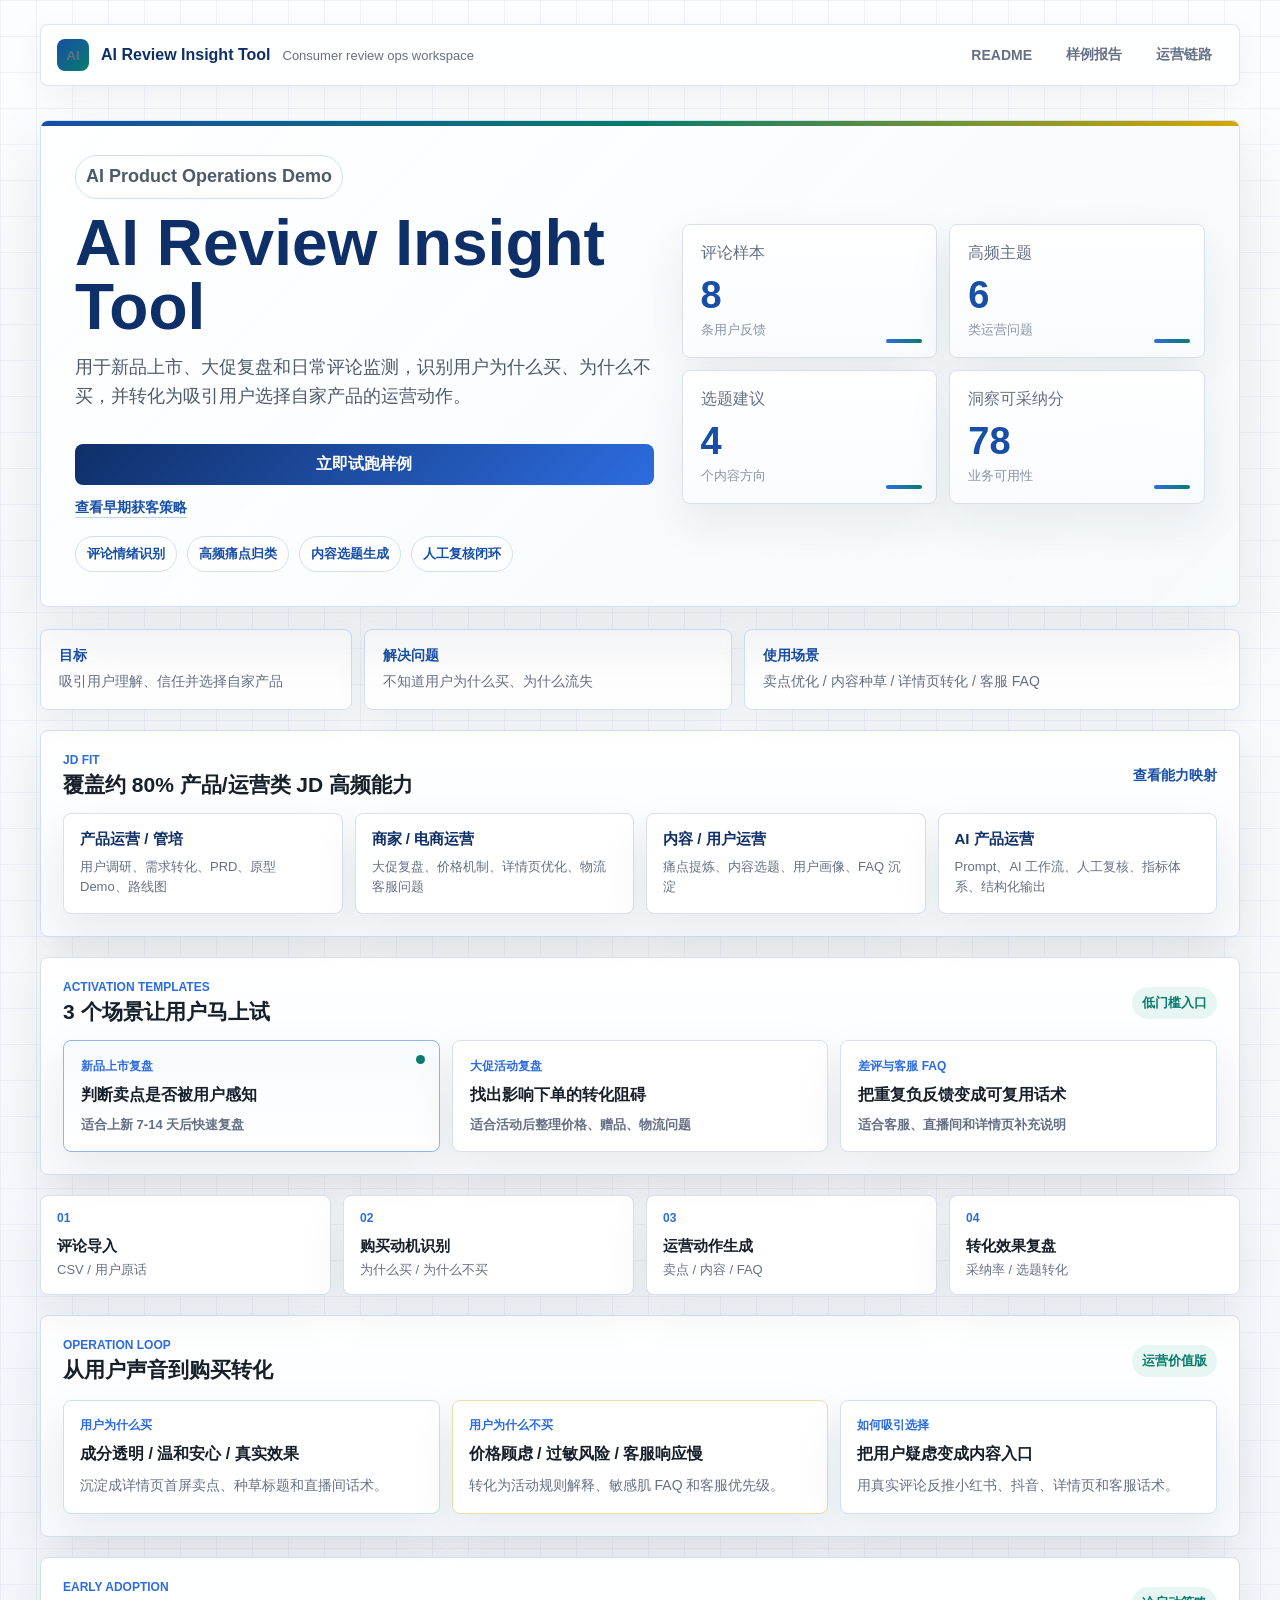
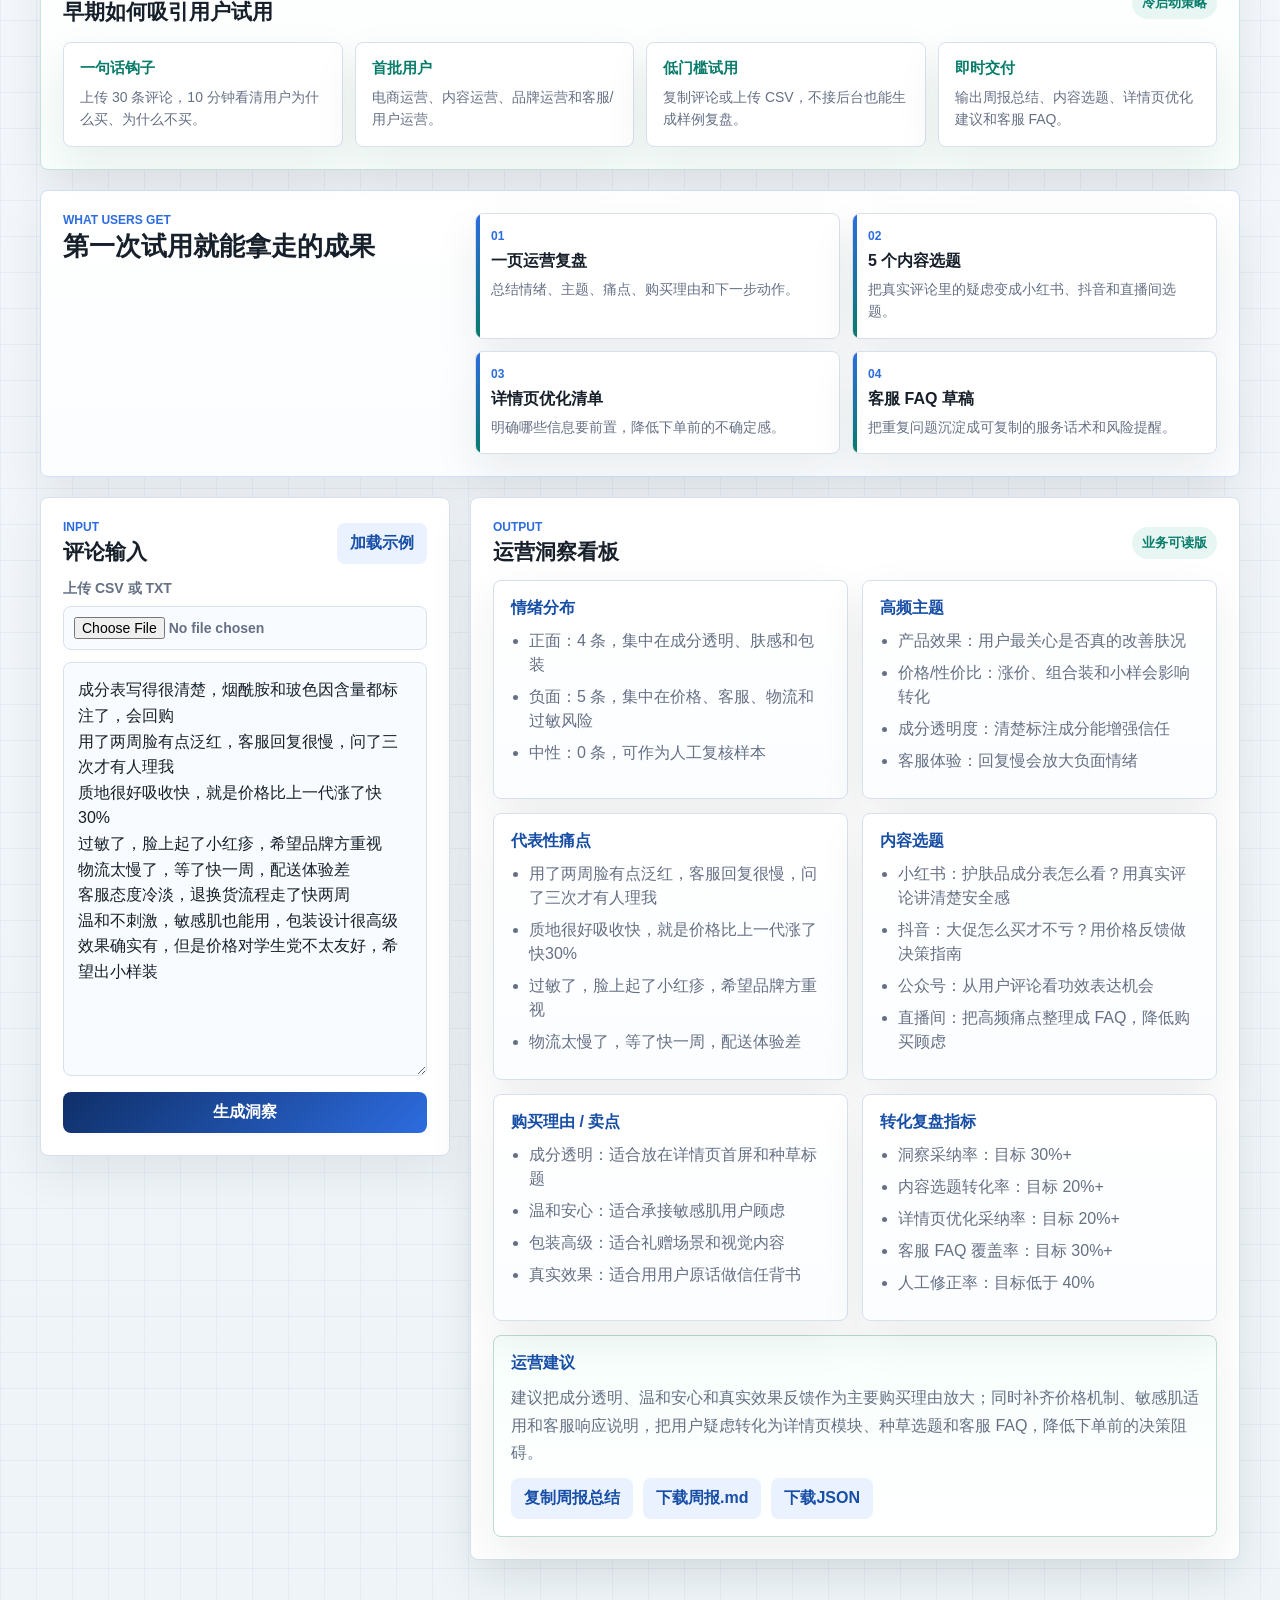
==== commit 92ed23c8: "Add JD coverage mapping" ====
--- a/demo/index.html
+++ b/demo/index.html
@@ -49,6 +49,22 @@
         <div><strong>目标</strong><span>吸引用户理解、信任并选择自家产品</span></div>
         <div><strong>解决问题</strong><span>不知道用户为什么买、为什么流失</span></div>
         <div><strong>使用场景</strong><span>卖点优化 / 内容种草 / 详情页转化 / 客服 FAQ</span></div>
+      </section>
+
+      <section class="jd-fit">
+        <div class="panel-title">
+          <div>
+            <p class="section-kicker">JD Fit</p>
+            <h2>覆盖约 80% 产品/运营类 JD 高频能力</h2>
+          </div>
+          <a class="text-link" href="jd-coverage.md">查看能力映射</a>
+        </div>
+        <div class="fit-grid">
+          <article><strong>产品运营 / 管培</strong><span>用户调研、需求转化、PRD、原型 Demo、路线图</span></article>
+          <article><strong>商家 / 电商运营</strong><span>大促复盘、价格机制、详情页优化、物流客服问题</span></article>
+          <article><strong>内容 / 用户运营</strong><span>痛点提炼、内容选题、用户画像、FAQ 沉淀</span></article>
+          <article><strong>AI 产品运营</strong><span>Prompt、AI 工作流、人工复核、指标体系、结构化输出</span></article>
+        </div>
       </section>
 
       <section class="template-lab">
--- a/demo/style.css
+++ b/demo/style.css
@@ -222,6 +222,8 @@
 .conversion-grid article,
 .growth-map,
 .growth-grid article,
+.jd-fit,
+.fit-grid article,
 .template-lab,
 .template-card,
 .outcome-wall,
@@ -322,6 +324,49 @@
   padding: 22px;
   background:
     linear-gradient(180deg, #ffffff 0%, #f9fbff 100%);
+}
+
+.jd-fit {
+  margin-bottom: 20px;
+  padding: 22px;
+  border-color: #cfe0f8;
+  background:
+    linear-gradient(180deg, #ffffff 0%, #f8fbff 100%);
+}
+
+.text-link {
+  color: var(--blue);
+  font-size: 14px;
+  font-weight: 800;
+  text-decoration: none;
+}
+
+.fit-grid {
+  display: grid;
+  grid-template-columns: repeat(4, 1fr);
+  gap: 12px;
+}
+
+.fit-grid article {
+  padding: 16px;
+  background: #ffffff;
+}
+
+.fit-grid strong,
+.fit-grid span {
+  display: block;
+}
+
+.fit-grid strong {
+  margin-bottom: 8px;
+  color: var(--blue-3);
+  font-size: 15px;
+}
+
+.fit-grid span {
+  color: var(--muted);
+  font-size: 13px;
+  line-height: 1.55;
 }
 
 .template-grid {
@@ -723,6 +768,7 @@
   .grid,
   .workflow,
   .scenario-strip,
+  .fit-grid,
   .template-grid,
   .conversion-grid,
   .growth-grid,
